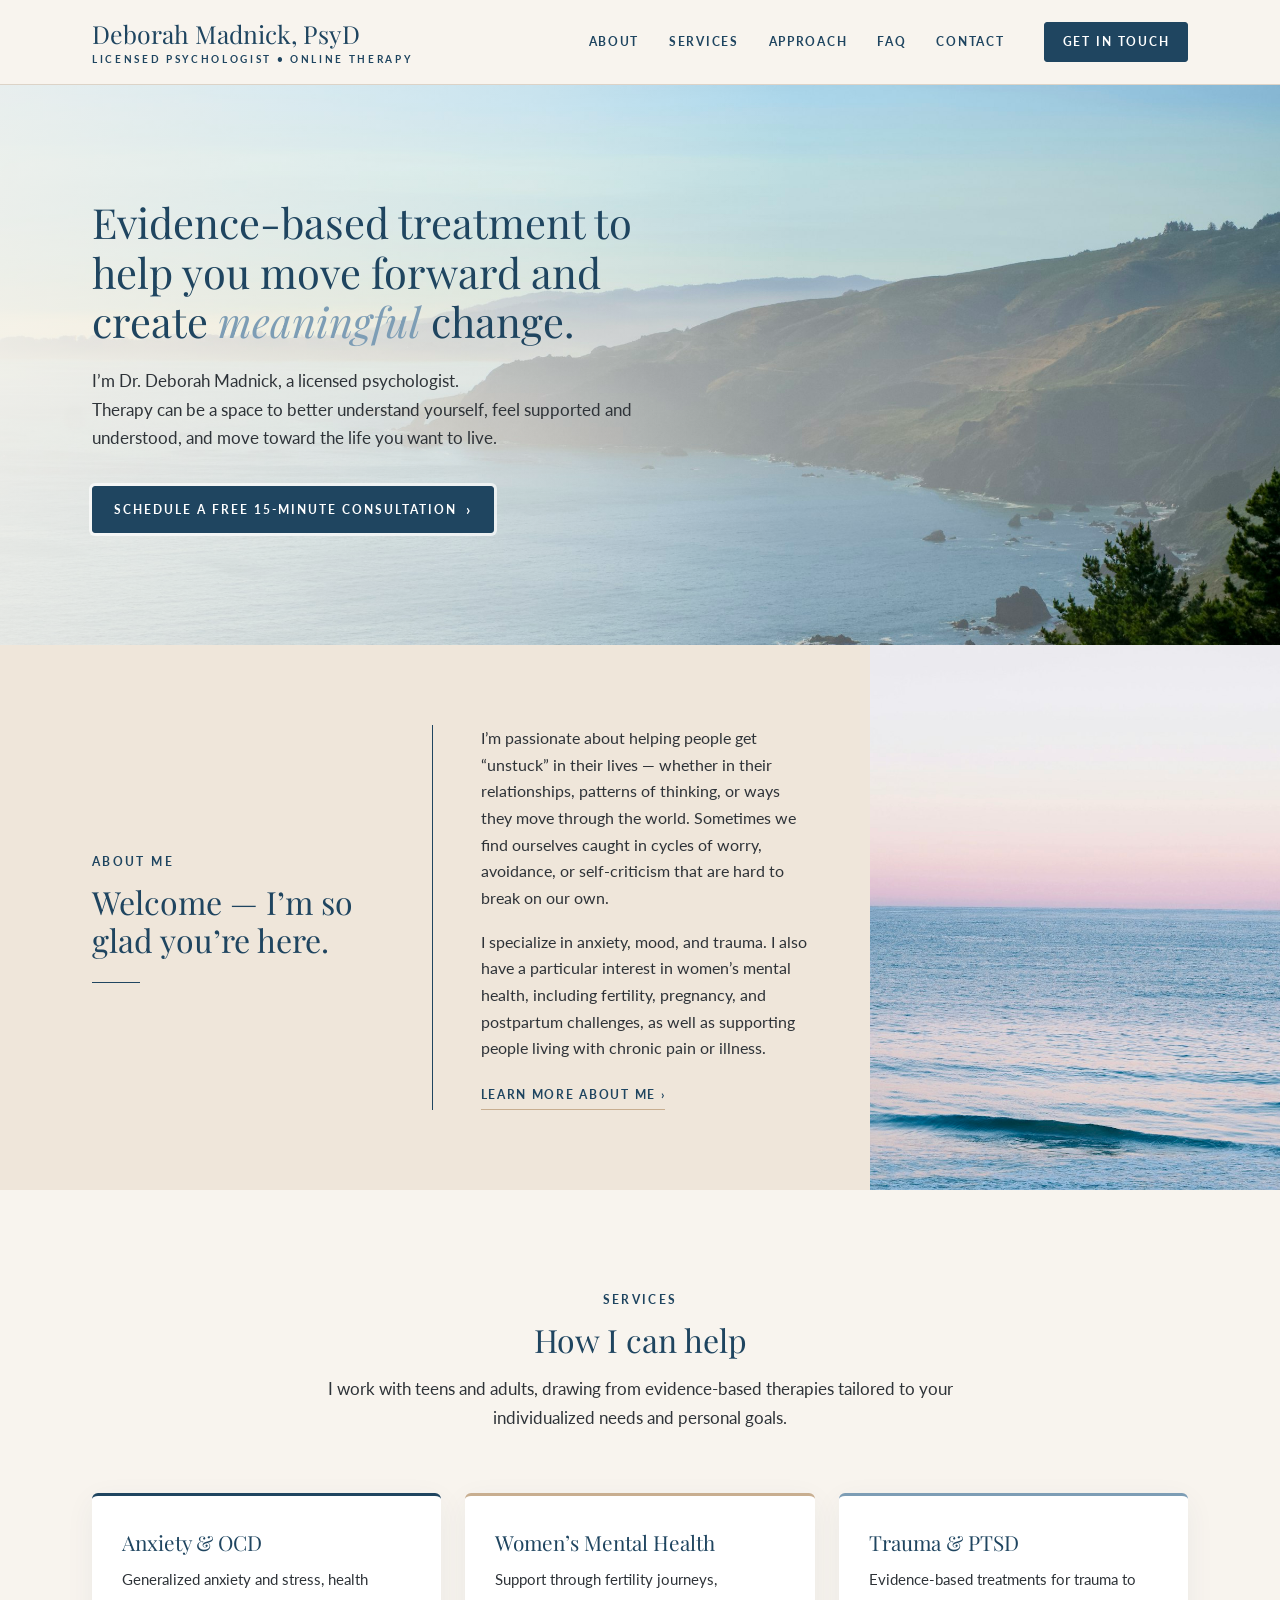
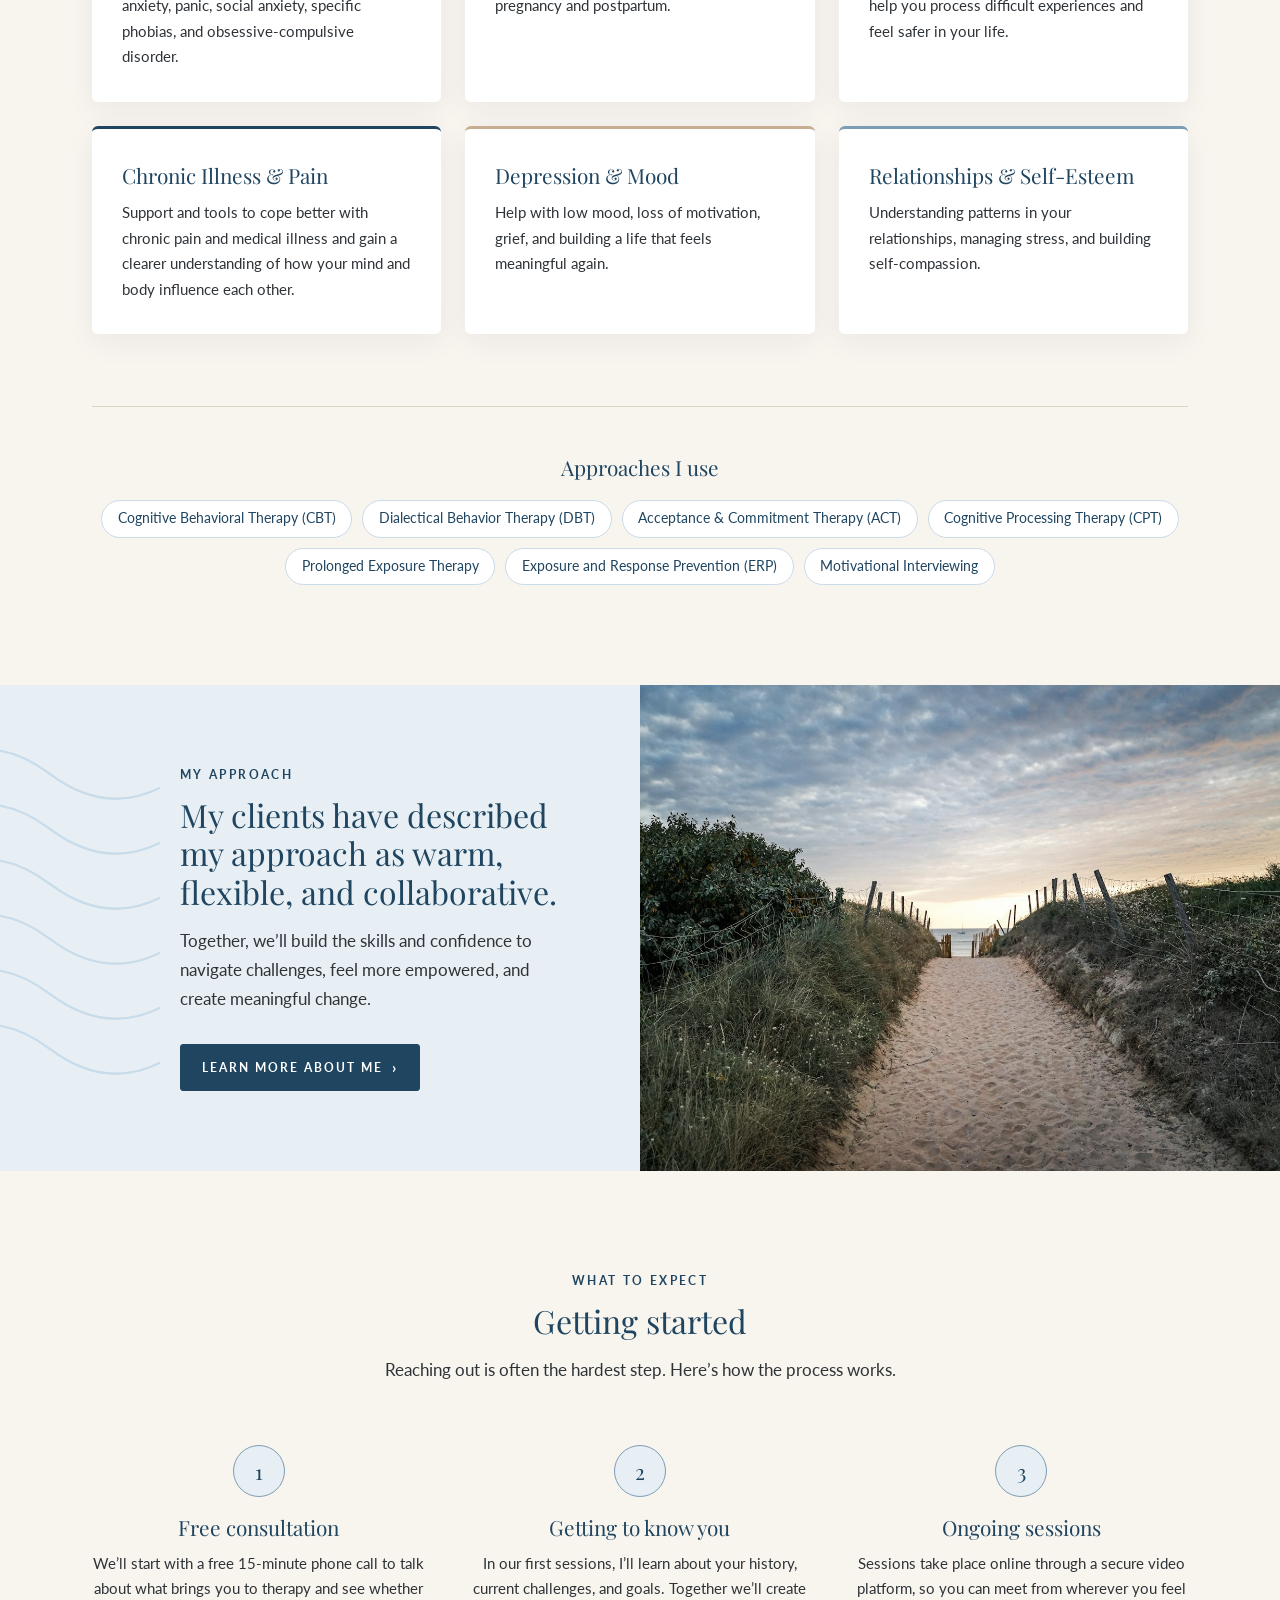
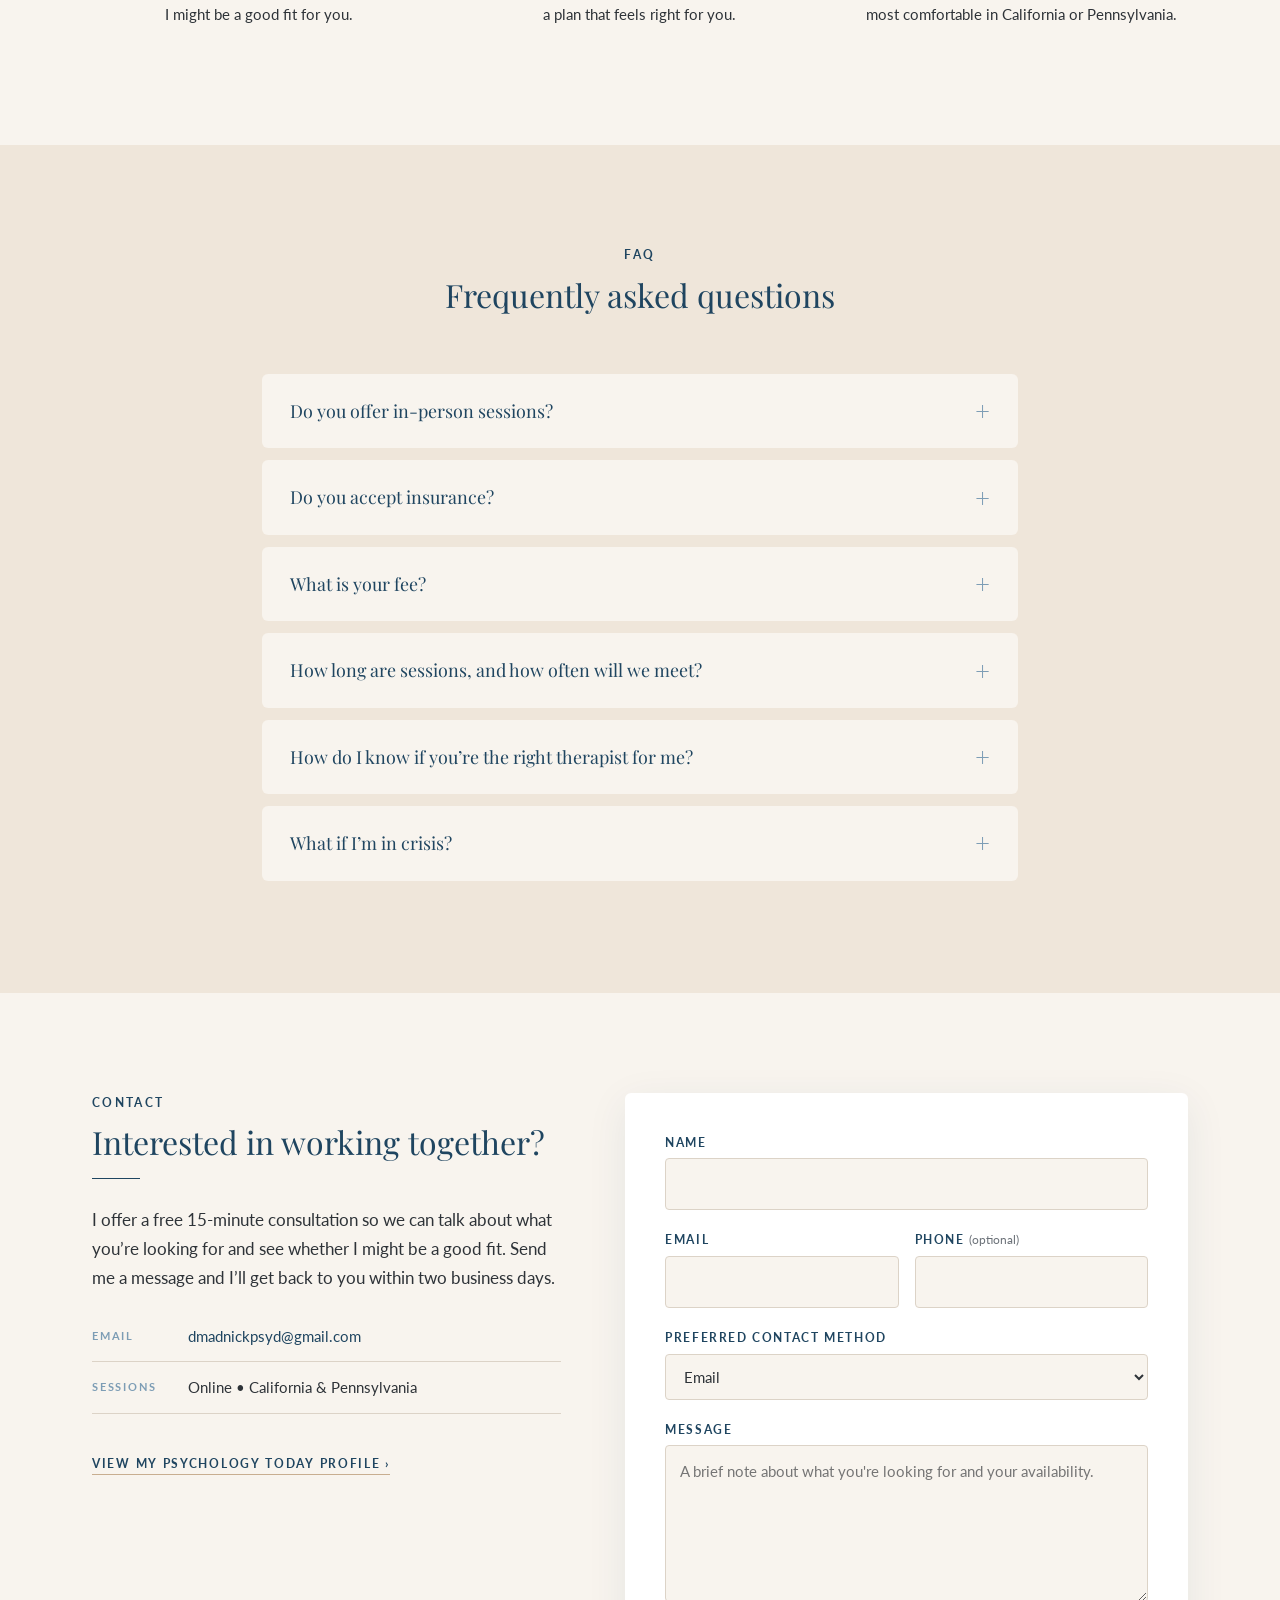
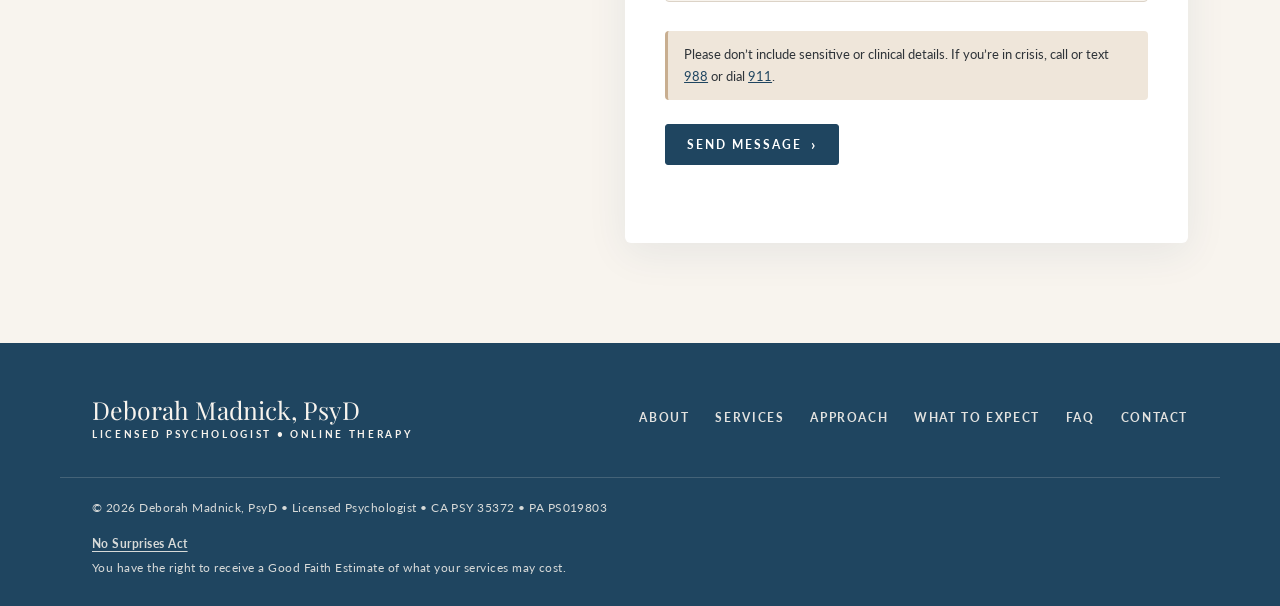
==== index.html @ 2474af3e "Update insurance FAQ and remove evidence-based FAQ Co-Authored-By: Claude Opus 5.5 <noreply@anthropi" ====
<!DOCTYPE html>
<html lang="en">
<head>
  <meta charset="UTF-8">
  <meta name="viewport" content="width=device-width, initial-scale=1">
  <title>Deborah Madnick, PsyD | Psychologist | Online Therapy in California &amp; Pennsylvania</title>
  <meta name="description" content="Dr. Deborah Madnick is a licensed psychologist offering online therapy for anxiety, OCD, trauma, perinatal and fertility concerns, and chronic illness. Free 15-minute consultation.">
  <link rel="canonical" href="https://deborahmadnicktherapy.com/">
  <meta property="og:title" content="Deborah Madnick, PsyD | Psychologist">
  <meta property="og:description" content="Online therapy for anxiety, OCD, trauma, perinatal concerns, and chronic illness. Free 15-minute consultation.">
  <meta property="og:url" content="https://deborahmadnicktherapy.com/">
  <meta property="og:type" content="website">
  <link rel="icon" href="images/favicon.svg" type="image/svg+xml">
  <link rel="apple-touch-icon" href="images/apple-touch-icon.png">

  <link rel="preconnect" href="https://fonts.googleapis.com">
  <link rel="preconnect" href="https://fonts.gstatic.com" crossorigin>
  <link href="https://fonts.googleapis.com/css2?family=Lato:wght@300;400;700&family=Playfair+Display:ital,wght@0,400;0,500;1,400&display=swap" rel="stylesheet">
  <link rel="stylesheet" href="styles.css">
</head>
<body>

  <!-- ============ HEADER ============ -->
  <header class="site-header">
    <div class="container header-inner">
      <a href="#home" class="brand" aria-label="Deborah Madnick, PsyD — home">
        <span class="brand-name">Deborah Madnick, PsyD</span>
        <span class="brand-sub">Licensed Psychologist &bull; Online Therapy</span>
      </a>

      <button class="nav-toggle" aria-expanded="false" aria-controls="site-nav" aria-label="Open menu">
        <span></span><span></span><span></span>
      </button>

      <nav id="site-nav" class="site-nav" aria-label="Main">
        <a href="about.html">About</a>
        <a href="#services">Services</a>
        <a href="#approach">Approach</a>
        <a href="#faq">FAQ</a>
        <a href="#contact">Contact</a>
        <a href="#contact" class="btn btn-small">Get in Touch</a>
      </nav>
    </div>
  </header>

  <main>

    <!-- ============ HOME / HERO ============ -->
    <!-- To use a photo instead of the illustration, change the background image in styles.css (.hero) -->
    <section id="home" class="hero">
      <div class="container">
        <div class="hero-text">
          <h1>Evidence-based treatment to help you move forward and create <em>meaningful</em> change.</h1>
          <p class="lead">
            I&rsquo;m Dr. Deborah Madnick, a licensed psychologist.<br>
            Therapy can be a space to better
            understand yourself, feel supported and understood, and move toward the life you want to live.
          </p>
          <a href="#contact" class="btn btn-outline-light">Schedule a free 15-minute consultation <span aria-hidden="true">&rsaquo;</span></a>
        </div>
      </div>
    </section>

    <!-- ============ ABOUT (intro band) ============ -->
    <section id="about" class="intro-band">
      <div class="intro-content">
        <div class="intro-head">
          <p class="eyebrow">About Me</p>
          <h2>Welcome &mdash; I&rsquo;m so glad you&rsquo;re here.</h2>
          <div class="rule"></div>
        </div>
        <div class="intro-text">
          <p>
            I&rsquo;m passionate about helping people get &ldquo;unstuck&rdquo; in their lives &mdash; whether in
            their relationships, patterns of thinking, or ways they move through the world. Sometimes we
            find ourselves caught in cycles of worry, avoidance, or self-criticism that are hard to break
            on our own.
          </p>
          <p>
            I specialize in anxiety, mood, and trauma. I also have a particular interest in women&rsquo;s
            mental health, including fertility, pregnancy, and postpartum challenges, as well as supporting
            people living with chronic pain or illness.
          </p>
          <a class="text-link" href="about.html">Learn more about me <span aria-hidden="true">&rsaquo;</span></a>
        </div>
      </div>
      <div class="intro-art" aria-hidden="true"></div>
    </section>

    <!-- ============ SERVICES ============ -->
    <section id="services" class="section">
      <div class="container">
        <div class="section-head">
          <p class="eyebrow">Services</p>
          <h2>How I can help</h2>
          <p>
            I work with teens and adults, drawing from evidence-based therapies
            tailored to your individualized needs and personal goals.
          </p>
        </div>

        <div class="cards">
          <article class="card">
            <h3>Anxiety &amp; OCD</h3>
            <p>Generalized anxiety and stress, health anxiety, panic, social anxiety, specific phobias, and obsessive-compulsive disorder.</p>
          </article>
          <article class="card">
            <h3>Women&rsquo;s Mental Health</h3>
            <p>Support through fertility journeys, pregnancy and postpartum.</p>
          </article>
          <article class="card">
            <h3>Trauma &amp; PTSD</h3>
            <p>Evidence-based treatments for trauma to help you process difficult experiences and feel safer in your life.</p>
          </article>
          <article class="card">
            <h3>Chronic Illness &amp; Pain</h3>
            <p>Support and tools to cope better with chronic pain and medical illness and gain a clearer understanding of how your mind and body influence each other.</p>
          </article>
          <article class="card">
            <h3>Depression &amp; Mood</h3>
            <p>Help with low mood, loss of motivation, grief, and building a life that feels meaningful again.</p>
          </article>
          <article class="card">
            <h3>Relationships &amp; Self-Esteem</h3>
            <p>Understanding patterns in your relationships, managing stress, and building self-compassion.</p>
          </article>
        </div>

        <div class="approaches">
          <h3>Approaches I use</h3>
          <ul class="tags">
            <li>Cognitive Behavioral Therapy (CBT)</li>
            <li>Dialectical Behavior Therapy (DBT)</li>
            <li>Acceptance &amp; Commitment Therapy (ACT)</li>
            <li>Cognitive Processing Therapy (CPT)</li>
            <li>Prolonged Exposure Therapy</li>
            <li>Exposure and Response Prevention (ERP)</li>
            <li>Motivational Interviewing</li>
          </ul>
        </div>
      </div>
    </section>

    <!-- ============ APPROACH ============ -->
    <section id="approach" class="approach">
      <div class="approach-content">
        <p class="eyebrow">My Approach</p>
        <h2>My clients have described my approach as warm, flexible, and collaborative.</h2>
        <p>Together, we&rsquo;ll build the skills and confidence to navigate challenges, feel more empowered, and create meaningful change.</p>
        <a href="about.html" class="btn">Learn more about me <span aria-hidden="true">&rsaquo;</span></a>
      </div>
      <div class="approach-art" aria-hidden="true"></div>
    </section>

    <!-- ============ WHAT TO EXPECT ============ -->
    <section id="what-to-expect" class="section">
      <div class="container">
        <div class="section-head">
          <p class="eyebrow">What to Expect</p>
          <h2>Getting started</h2>
          <p>Reaching out is often the hardest step. Here&rsquo;s how the process works.</p>
        </div>

        <ol class="steps">
          <li>
            <span class="step-num">1</span>
            <h3>Free consultation</h3>
            <p>
              We&rsquo;ll start with a free 15-minute phone call to talk about what brings you to therapy
              and see whether I might be a good fit for you.
            </p>
          </li>
          <li>
            <span class="step-num">2</span>
            <h3>Getting to know you</h3>
            <p>
              In our first sessions, I&rsquo;ll learn about your history, current challenges, and goals.
              Together we&rsquo;ll create a plan that feels right for you.
            </p>
          </li>
          <li>
            <span class="step-num">3</span>
            <h3>Ongoing sessions</h3>
            <p>
              Sessions take place online through a secure video platform, so you can meet from wherever
              you feel most comfortable in California or Pennsylvania.
            </p>
          </li>
        </ol>
      </div>
    </section>

    <!-- ============ FAQ ============ -->
    <section id="faq" class="section section-sand">
      <div class="container narrow">
        <div class="section-head">
          <p class="eyebrow">FAQ</p>
          <h2>Frequently asked questions</h2>
        </div>

        <div class="faq">
          <details>
            <summary>Do you offer in-person sessions?</summary>
            <p>
              I currently offer online sessions only, through a secure, HIPAA-compliant video platform.
              I can see clients who are located in California or Pennsylvania at the time of the session.
            </p>
          </details>
          <details>
            <summary>Do you accept insurance?</summary>
            <p>
              I do not accept insurance directly. However, many insurance companies provide reimbursement
              for out-of-network psychotherapy services. I am happy to provide something called a superbill
              by request that can be used to seek reimbursement from your insurer.
            </p>
            <p>
              I recommend that you contact your insurance company to inquire about the availability of
              reimbursement for out-of-network psychotherapy services. Here are some questions that may be
              helpful to ask your insurance company:
            </p>
            <ul>
              <li>Do I have mental health insurance benefits?</li>
              <li>What is my deductible and has it been met?</li>
              <li>How many sessions per year does my health insurance cover?</li>
              <li>What is the coverage amount per out-of-network therapy session, CPT code 90834?</li>
              <li>How do I access the form(s) needed to submit a request for reimbursement?</li>
            </ul>
          </details>
          <details>
            <summary>What is your fee?</summary>
            <p>
              Please reach out directly and I&rsquo;m happy to talk through payment and fees. My fees are
              based on the usual and customary rates for psychologists in the Bay Area. However, I do offer
              a number of sliding scale spots based on need.
            </p>
          </details>
          <details>
            <summary>How long are sessions, and how often will we meet?</summary>
            <p>
              Sessions are typically 50 minutes. Most clients start with weekly sessions, and we can
              adjust the frequency together as you make progress.
            </p>
          </details>
          <details>
            <summary>How do I know if you&rsquo;re the right therapist for me?</summary>
            <p>
              Feeling comfortable with your therapist is one of the most important parts of therapy.
              The free 15-minute consultation is a chance to ask questions and get a sense of whether
              we&rsquo;re a good fit. If we&rsquo;re not, I&rsquo;m happy to connect you to colleagues and other resources.
            </p>
          </details>
          <details>
            <summary>What if I&rsquo;m in crisis?</summary>
            <p>
              I&rsquo;m not able to provide emergency services. If you are in crisis, please call or text
              <a href="tel:988">988</a> (Suicide &amp; Crisis Lifeline), call <a href="tel:911">911</a>,
              or go to your nearest emergency room.
            </p>
          </details>
        </div>
      </div>
    </section>

    <!-- ============ CONTACT ============ -->
    <section id="contact" class="section">
      <div class="container contact-inner">
        <div class="contact-info">
          <p class="eyebrow">Contact</p>
          <h2>Interested in working together?</h2>
          <div class="rule"></div>
          <p>
            I offer a free 15-minute consultation so we can talk about what you&rsquo;re looking for and
            see whether I might be a good fit. Send me a message and I&rsquo;ll get back to you within
            two business days.
          </p>
          <ul class="contact-list">
            <li><span>Email</span><a href="mailto:dmadnickpsyd@gmail.com">dmadnickpsyd@gmail.com</a></li>
            <!-- PHONE: to show a phone number, delete these comment markers and fill in your number
            <li><span>Phone</span><a href="tel:+1XXXXXXXXXX">(XXX) XXX-XXXX</a></li>
            -->
            <li><span>Sessions</span>Online &bull; California &amp; Pennsylvania</li>
          </ul>
          <a class="text-link" href="https://www.psychologytoday.com/us/therapists/deborah-madnick-lafayette-ca/1486808" target="_blank" rel="noopener">
            View my Psychology Today profile <span aria-hidden="true">&rsaquo;</span>
          </a>
        </div>

        <form class="contact-form" id="contact-form" action="https://api.web3forms.com/submit" method="POST">
          <!-- Web3Forms access key: get a free key at https://web3forms.com using dmadnickpsyd@gmail.com -->
          <input type="hidden" name="access_key" value="YOUR_WEB3FORMS_ACCESS_KEY">
          <input type="hidden" name="subject" value="New inquiry from deborahmadnicktherapy.com">
          <input type="hidden" name="from_name" value="Therapy Website">
          <input type="hidden" name="redirect" value="https://deborahmadnicktherapy.com/thank-you.html">
          <input type="checkbox" name="botcheck" class="hp" tabindex="-1" autocomplete="off" aria-hidden="true">

          <div class="field">
            <label for="name">Name</label>
            <input id="name" name="name" type="text" autocomplete="name" required>
          </div>
          <div class="field-row">
            <div class="field">
              <label for="email">Email</label>
              <input id="email" name="email" type="email" autocomplete="email" required>
            </div>
            <div class="field">
              <label for="phone">Phone <span class="optional">(optional)</span></label>
              <input id="phone" name="phone" type="tel" autocomplete="tel">
            </div>
          </div>
          <div class="field">
            <label for="preferred">Preferred contact method</label>
            <select id="preferred" name="preferred_contact">
              <option>Email</option>
              <option>Phone call</option>
              <option>Text message</option>
            </select>
          </div>
          <div class="field">
            <label for="message">Message</label>
            <textarea id="message" name="message" rows="5" required
              placeholder="A brief note about what you're looking for and your availability."></textarea>
          </div>

          <p class="form-note">
            Please don&rsquo;t include sensitive or clinical details. If you&rsquo;re in crisis, call or
            text <a href="tel:988">988</a> or dial <a href="tel:911">911</a>.
          </p>

          <button type="submit" class="btn">Send message <span aria-hidden="true">&rsaquo;</span></button>
          <p class="form-status" role="status" aria-live="polite"></p>
        </form>
      </div>
    </section>

  </main>

  <!-- ============ FOOTER ============ -->
  <footer class="site-footer">
    <div class="container footer-inner">
      <a href="#home" class="brand brand-footer">
        <span class="brand-name">Deborah Madnick, PsyD</span>
        <span class="brand-sub">Licensed Psychologist &bull; Online Therapy</span>
      </a>
      <nav class="footer-nav" aria-label="Footer">
        <a href="about.html">About</a>
        <a href="#services">Services</a>
        <a href="#approach">Approach</a>
        <a href="#what-to-expect">What to Expect</a>
        <a href="#faq">FAQ</a>
        <a href="#contact">Contact</a>
      </nav>
    </div>
    <div class="container footer-meta">
      <p>&copy; <span id="year">2026</span> Deborah Madnick, PsyD &bull; Licensed Psychologist &bull; CA PSY 35372 &bull; PA PS019803</p>
    </div>
    <div class="container footer-legal">
      <a href="https://www.cms.gov/nosurprises" target="_blank" rel="noopener">No Surprises Act</a>
      <p>You have the right to receive a Good Faith Estimate of what your services may cost.</p>
    </div>
  </footer>

  <script src="script.js"></script>
</body>
</html>
---- styles.css ----
/* ============================================================
   Deborah Madnick, PsyD — site styles
   Palette: deep blue, dusty blue, pale blue, sand, ivory
   ============================================================ */

:root {
  --deep-blue: #1F4560;
  --deep-blue-dark: #183850;
  --dusty-blue: #7D9DB5;
  --pale-blue: #C9DCEA;
  --mist: #E7EFF4;          /* very light blue for section backgrounds */
  --sand: #C8AE90;
  --sand-light: #EFE6DA;    /* warm band backgrounds */
  --ivory: #F8F4EE;
  --white: #FFFFFF;
  --charcoal: #2E3338;
  --muted: #6B7178;
  --line: #DCD3C7;

  --serif: "Playfair Display", Georgia, serif;
  --sans: "Lato", "Helvetica Neue", Arial, sans-serif;

  --max: 1160px;
  --radius: 6px;
  --header-h: 84px;
}

*, *::before, *::after { box-sizing: border-box; }

html { scroll-behavior: smooth; scroll-padding-top: var(--header-h); }

body {
  margin: 0;
  background: var(--ivory);
  color: var(--charcoal);
  font-family: var(--sans);
  font-weight: 400;
  font-size: 17px;
  line-height: 1.7;
  -webkit-font-smoothing: antialiased;
}

img { max-width: 100%; display: block; }

a { color: var(--deep-blue); }

h1, h2, h3 {
  font-family: var(--serif);
  font-weight: 400;
  color: var(--deep-blue);
  line-height: 1.2;
  margin: 0 0 .5em;
}
/* One size per level, used everywhere */
h1 { font-size: clamp(2rem, 3.6vw, 2.6rem); }
h2 { font-size: clamp(1.6rem, 2.6vw, 2rem); }
h3 { font-size: 1.3rem; }
h1 em, h2 em { font-style: italic; color: var(--dusty-blue); }

p { margin: 0 0 1.1em; }

.container {
  width: 100%;
  max-width: var(--max);
  margin: 0 auto;
  padding-inline: 32px;
}
.narrow { max-width: 820px; }

.eyebrow {
  font-family: var(--sans);
  font-size: .74rem;
  font-weight: 700;
  letter-spacing: .2em;
  text-transform: uppercase;
  color: var(--deep-blue);
  margin-bottom: .9em;
}

.rule {
  width: 48px;
  height: 1px;
  background: var(--deep-blue);
  margin: 0 0 1.6em;
}

.placeholder { font-style: italic; color: var(--muted); }

/* ---------- Buttons ---------- */
.btn {
  display: inline-flex;
  align-items: center;
  gap: .7em;
  background: var(--deep-blue);
  color: var(--white);
  border: 1px solid var(--deep-blue);
  border-radius: 3px;
  padding: .95em 1.7em;
  font-family: var(--sans);
  font-size: .78rem;
  font-weight: 700;
  letter-spacing: .16em;
  text-transform: uppercase;
  text-decoration: none;
  cursor: pointer;
  transition: background .2s ease, transform .2s ease;
}
.btn span { font-size: 1.2em; line-height: 1; }
.btn:hover { background: var(--deep-blue-dark); transform: translateY(-1px); }
.btn:focus-visible { outline: 3px solid var(--dusty-blue); outline-offset: 3px; }
.btn-small { padding: .8em 1.5em; font-size: .72rem; }
.btn-outline-light { box-shadow: 0 0 0 3px rgba(255, 255, 255, .65); }

.text-link {
  font-size: .76rem;
  font-weight: 700;
  letter-spacing: .14em;
  text-transform: uppercase;
  text-decoration: none;
  border-bottom: 1px solid var(--sand);
  padding-bottom: 3px;
}
.text-link:hover { border-color: var(--deep-blue); }

/* ---------- Header ---------- */
.site-header {
  position: sticky;
  top: 0;
  z-index: 50;
  background: rgba(248, 244, 238, .96);
  backdrop-filter: blur(6px);
  border-bottom: 1px solid var(--line);
}
.header-inner {
  height: var(--header-h);
  display: flex;
  align-items: center;
  justify-content: space-between;
}

.brand {
  display: flex;
  flex-direction: column;
  text-decoration: none;
  line-height: 1.2;
}
.brand-name {
  font-family: var(--serif);
  font-size: 1.55rem;
  color: var(--deep-blue);
}
.brand-sub {
  font-size: .64rem;
  font-weight: 700;
  letter-spacing: .26em;
  text-transform: uppercase;
  color: var(--deep-blue);
  margin-top: 4px;
}

.site-nav {
  display: flex;
  align-items: center;
  gap: 30px;
}
.site-nav a:not(.btn) {
  color: var(--deep-blue);
  text-decoration: none;
  font-size: .76rem;
  font-weight: 700;
  letter-spacing: .14em;
  text-transform: uppercase;
  position: relative;
}
.site-nav a:not(.btn)::after {
  content: "";
  position: absolute;
  left: 0; right: 0; bottom: -5px;
  height: 1px;
  background: var(--deep-blue);
  transform: scaleX(0);
  transition: transform .2s ease;
}
.site-nav a:not(.btn):hover::after,
.site-nav a.active::after { transform: scaleX(1); }
.site-nav .btn { margin-left: 10px; }

.nav-toggle {
  display: none;
  background: none;
  border: 0;
  padding: 8px;
  cursor: pointer;
}
.nav-toggle span {
  display: block;
  width: 24px;
  height: 2px;
  margin: 5px 0;
  background: var(--deep-blue);
  transition: transform .2s ease, opacity .2s ease;
}
.nav-toggle[aria-expanded="true"] span:nth-child(1) { transform: translateY(7px) rotate(45deg); }
.nav-toggle[aria-expanded="true"] span:nth-child(2) { opacity: 0; }
.nav-toggle[aria-expanded="true"] span:nth-child(3) { transform: translateY(-7px) rotate(-45deg); }

/* ---------- Hero ---------- */
.hero {
  /* photo: Spencer DeMera on Unsplash */
  background:
    linear-gradient(90deg, rgba(248, 244, 238, .78) 0%, rgba(248, 244, 238, .35) 42%, rgba(248, 244, 238, 0) 62%),
    url("images/hero.jpg") center 55% / cover no-repeat;
  min-height: 560px;
  display: flex;
  align-items: center;
}
.hero-text {
  max-width: 600px;
  padding: 72px 0;
}
.hero .eyebrow { color: var(--deep-blue); }
.hero .lead {
  font-size: 1.05rem;
  color: var(--charcoal);
  max-width: 34em;
  margin-bottom: 2em;
}

/* ---------- Sections ---------- */
.section { padding: 100px 0; }
.section-sand { background: var(--sand-light); }
.section-mist { background: var(--mist); }

.section-head {
  text-align: center;
  max-width: 660px;
  margin: 0 auto 60px;
}

/* ---------- Intro band (About) ---------- */
.intro-band {
  display: grid;
  grid-template-columns: 1fr minmax(280px, 32%);
  background: var(--sand-light);
}
.intro-content {
  display: grid;
  grid-template-columns: minmax(220px, 1fr) 1.35fr;
  gap: 56px;
  align-items: center;
  padding: 80px 56px 80px max(32px, calc((100vw - var(--max)) / 2 + 32px));
}
.intro-head h2 { margin-bottom: .7em; }
.intro-head .rule { margin: 0; }
.intro-text {
  border-left: 1px solid var(--deep-blue);
  padding-left: 48px;
}
.intro-text p { font-size: .98rem; }
.intro-text .text-link { display: inline-block; margin-top: .4em; }
.intro-art {
  background: url("images/ocean.jpg") center / cover no-repeat;
  min-height: 360px;
}

/* ---------- Services ---------- */
.cards {
  display: grid;
  grid-template-columns: repeat(3, 1fr);
  gap: 24px;
}
.card {
  background: var(--white);
  border-radius: var(--radius);
  border-top: 3px solid var(--deep-blue);
  padding: 34px 30px 32px;
  box-shadow: 0 8px 30px rgba(31, 69, 96, .06);
}
.card:nth-child(3n + 2) { border-top-color: var(--sand); }
.card:nth-child(3n) { border-top-color: var(--dusty-blue); }
.card h3 { margin-bottom: .6em; }
.card p { margin: 0; font-size: .94rem; color: var(--charcoal); }

.approaches {
  text-align: center;
  margin-top: 72px;
  padding-top: 48px;
  border-top: 1px solid var(--line);
}
.tags {
  list-style: none;
  padding: 0;
  margin: 20px 0 0;
  display: flex;
  flex-wrap: wrap;
  justify-content: center;
  gap: 10px;
}
.tags li {
  background: var(--white);
  border: 1px solid var(--pale-blue);
  border-radius: 999px;
  padding: .45em 1.15em;
  font-size: .85rem;
  color: var(--deep-blue);
}

/* ---------- Approach ---------- */
.approach {
  display: grid;
  grid-template-columns: 1fr 1fr;
  min-height: 480px;
}
.approach-content {
  background:
    url("data:image/svg+xml,%3Csvg xmlns='http://www.w3.org/2000/svg' viewBox='0 0 200 400' fill='none' stroke='%23C9DCEA' stroke-width='2'%3E%3Cpath d='M-20 60c40-30 80-30 120 0s80 30 120 0'/%3E%3Cpath d='M-20 110c40-30 80-30 120 0s80 30 120 0'/%3E%3Cpath d='M-20 160c40-30 80-30 120 0s80 30 120 0'/%3E%3Cpath d='M-20 210c40-30 80-30 120 0s80 30 120 0'/%3E%3Cpath d='M-20 260c40-30 80-30 120 0s80 30 120 0'/%3E%3Cpath d='M-20 310c40-30 80-30 120 0s80 30 120 0'/%3E%3C/svg%3E") left -60px center / 220px auto no-repeat,
    var(--mist);
  display: flex;
  flex-direction: column;
  justify-content: center;
  padding: 80px 64px 80px max(140px, calc((100vw - var(--max)) / 2 + 120px));
}
.approach-content h2 { max-width: 18em; }
.approach-content p:not(.eyebrow) { max-width: 30em; margin-bottom: 1.8em; }
.approach-content .btn { align-self: flex-start; }
.approach-art {
  background: url("images/path.jpg") center / cover no-repeat;
  min-height: 360px;
}

/* ---------- What to expect ---------- */
.steps {
  list-style: none;
  padding: 0;
  margin: 0;
  display: grid;
  grid-template-columns: repeat(3, 1fr);
  gap: 48px;
}
.steps li { text-align: center; }
.step-num {
  display: inline-flex;
  align-items: center;
  justify-content: center;
  width: 52px;
  height: 52px;
  border: 1px solid var(--dusty-blue);
  background: var(--mist);
  border-radius: 50%;
  font-family: var(--serif);
  font-size: 1.3rem;
  color: var(--deep-blue);
  margin-bottom: 18px;
}
.steps p { font-size: .95rem; }

/* ---------- FAQ ---------- */
.faq details {
  background: var(--ivory);
  border-radius: var(--radius);
  margin-bottom: 12px;
  padding: 0 28px;
}
.faq summary {
  list-style: none;
  cursor: pointer;
  padding: 22px 32px 22px 0;
  position: relative;
  font-family: var(--serif);
  font-size: 1.12rem;
  color: var(--deep-blue);
}
.faq summary::-webkit-details-marker { display: none; }
.faq summary::after {
  content: "+";
  position: absolute;
  right: 0;
  top: 50%;
  transform: translateY(-50%);
  font-family: var(--sans);
  font-weight: 300;
  font-size: 1.6rem;
  color: var(--dusty-blue);
  transition: transform .2s ease;
}
.faq details[open] summary::after { transform: translateY(-50%) rotate(45deg); }
.faq details p { padding-bottom: 22px; margin: 0; font-size: .96rem; }
.faq details p + ul { margin-top: -10px; }
.faq details ul { margin: 0; padding: 0 0 22px 1.3em; font-size: .96rem; }
.faq details li { margin-bottom: 4px; }
.faq details li::marker { color: var(--sand); }

/* ---------- Contact ---------- */
.contact-inner {
  display: grid;
  grid-template-columns: 1fr 1.2fr;
  gap: 64px;
  align-items: start;
}
.contact-list {
  list-style: none;
  padding: 0;
  margin: 0 0 2em;
}
.contact-list li {
  display: flex;
  gap: 16px;
  padding: 12px 0;
  border-bottom: 1px solid var(--line);
  font-size: .96rem;
}
.contact-list span {
  width: 80px;
  flex-shrink: 0;
  font-size: .7rem;
  font-weight: 700;
  letter-spacing: .16em;
  text-transform: uppercase;
  color: var(--dusty-blue);
  padding-top: 3px;
}
.contact-list a { text-decoration: none; }

.contact-form {
  background: var(--white);
  border-radius: var(--radius);
  padding: 40px;
  box-shadow: 0 10px 40px rgba(31, 69, 96, .08);
}
.field { margin-bottom: 20px; }
.field-row {
  display: grid;
  grid-template-columns: 1fr 1fr;
  gap: 16px;
}
label {
  display: block;
  font-size: .72rem;
  font-weight: 700;
  letter-spacing: .14em;
  text-transform: uppercase;
  color: var(--deep-blue);
  margin-bottom: 6px;
}
.optional { text-transform: none; letter-spacing: 0; color: var(--muted); font-weight: 400; }
input, select, textarea {
  width: 100%;
  font: inherit;
  font-size: .96rem;
  color: var(--charcoal);
  background: var(--ivory);
  border: 1px solid var(--line);
  border-radius: 4px;
  padding: 12px 14px;
  transition: border-color .2s ease, box-shadow .2s ease;
}
input:focus, select:focus, textarea:focus {
  outline: none;
  border-color: var(--dusty-blue);
  box-shadow: 0 0 0 3px rgba(125, 157, 181, .25);
}
textarea { resize: vertical; }
.hp { display: none; }

.form-note {
  font-size: .84rem;
  background: var(--sand-light);
  border-left: 3px solid var(--sand);
  padding: 12px 16px;
  border-radius: 4px;
  margin-bottom: 24px;
}
.form-status { margin: 16px 0 0; font-size: .9rem; min-height: 1.5em; }
.form-status.success { color: var(--deep-blue); }
.form-status.error { color: #9A4A4A; }

/* ---------- Footer ---------- */
.site-footer {
  background: var(--deep-blue);
  color: var(--ivory);
  padding: 52px 0 28px;
}
.site-footer .brand-name,
.site-footer .brand-sub { color: var(--ivory); }
.footer-inner {
  display: flex;
  justify-content: space-between;
  align-items: center;
  gap: 24px;
  flex-wrap: wrap;
}
.footer-nav { display: flex; gap: 26px; flex-wrap: wrap; }
.footer-nav a {
  color: var(--ivory);
  text-decoration: none;
  font-size: .72rem;
  font-weight: 700;
  letter-spacing: .14em;
  text-transform: uppercase;
  opacity: .9;
}
.footer-nav a:hover { opacity: 1; text-decoration: underline; }
.footer-meta {
  display: flex;
  justify-content: space-between;
  flex-wrap: wrap;
  gap: 8px 24px;
  margin-top: 36px;
  padding-top: 20px;
  border-top: 1px solid rgba(248, 244, 238, .2);
  font-size: .74rem;
  letter-spacing: .04em;
  opacity: .85;
}
.footer-meta p { margin: 0; }
.footer-legal {
  margin-top: 16px;
  font-size: .74rem;
  letter-spacing: .04em;
  opacity: .85;
}
.footer-legal a { color: var(--ivory); font-weight: 700; text-underline-offset: 3px; }
.footer-legal a:hover { opacity: .8; }
.footer-legal p { margin: 4px 0 0; }

/* ---------- About page ---------- */
.about-page h1 { margin-bottom: .3em; }
.about-page .eyebrow { margin-bottom: 2.4em; }

.bio::after { content: ""; display: table; clear: both; }
.bio-photo {
  float: left;
  width: 240px;
  margin: 6px 36px 20px 0;
}
.bio-photo > img { width: 100%; height: auto; aspect-ratio: 4 / 5; object-fit: cover; object-position: center 25%; border-radius: var(--radius); }
.photo-placeholder {
  width: 100%;
  aspect-ratio: 4 / 5;
  border-radius: var(--radius);
  background: var(--mist);
  display: flex;
  align-items: center;
  justify-content: center;
  color: var(--deep-blue);
  font-size: .72rem;
  font-weight: 700;
  letter-spacing: .18em;
  text-transform: uppercase;
  text-align: center;
  padding: 20px;
}

.cv-section {
  border-top: 1px solid var(--line);
  margin-top: 48px;
  padding-top: 40px;
}
.cv-section h2 { margin-bottom: .8em; }
.cv-section ul { margin: 0; padding-left: 1.3em; }
.cv-section li { margin-bottom: 8px; }
.cv-section li::marker { color: var(--sand); }

.about-cta {
  border-top: 1px solid var(--line);
  margin-top: 48px;
  padding-top: 40px;
}
.about-cta p {
  margin-top: 20px;
  font-size: .72rem;
  font-weight: 700;
  letter-spacing: .16em;
  text-transform: uppercase;
  color: var(--deep-blue);
}

/* ---------- Responsive ---------- */
@media (max-width: 1080px) {
  .site-nav { gap: 22px; }
  .intro-content { grid-template-columns: 1fr; gap: 28px; padding-right: 40px; }
  .intro-text { border-left: 0; padding-left: 0; }
  .approach-content { padding-left: 48px; }
}

@media (max-width: 900px) {
  :root { --header-h: 72px; }

  .nav-toggle { display: block; }
  .site-nav {
    position: absolute;
    top: var(--header-h);
    left: 0; right: 0;
    flex-direction: column;
    align-items: stretch;
    gap: 0;
    background: var(--ivory);
    border-bottom: 1px solid var(--line);
    padding: 8px 24px 24px;
    display: none;
  }
  .site-nav.open { display: flex; }
  .site-nav a:not(.btn) { padding: 14px 0; border-bottom: 1px solid var(--line); }
  .site-nav a:not(.btn)::after { display: none; }
  .site-nav .btn { margin: 20px 0 0; justify-content: center; }

  .hero {
    min-height: 0;
    background:
      linear-gradient(180deg, rgba(248, 244, 238, .82) 0%, rgba(248, 244, 238, .6) 60%, rgba(248, 244, 238, .25) 100%),
      url("images/hero.jpg") 70% center / cover no-repeat;
  }
  .hero-text { padding: 64px 0; }

  .intro-band, .approach { grid-template-columns: 1fr; }
  .intro-content { padding: 64px 32px; }
  .intro-art, .approach-art { min-height: 260px; }
  .approach-content { padding: 64px 32px; background-size: 160px auto; background-position: left -70px center, 0 0; }

  .section { padding: 72px 0; }
  .cards { grid-template-columns: repeat(2, 1fr); }
  .contact-inner { grid-template-columns: 1fr; gap: 40px; }
  .steps { grid-template-columns: 1fr; gap: 36px; }
}

@media (max-width: 560px) {
  body { font-size: 16px; }
  .container { padding-inline: 16px; }
  .brand-name { font-size: 1.2rem; }
  .brand-sub { font-size: .56rem; letter-spacing: .18em; }
  .intro-content, .approach-content { padding: 56px 16px; }
  .cards { grid-template-columns: 1fr; }
  .card { padding: 28px 22px; }
  .field-row { grid-template-columns: 1fr; gap: 0; }
  .contact-form { padding: 28px 20px; }
  .faq details { padding: 0 18px; }
  .btn { font-size: .72rem; padding: .95em 1.3em; }
  .bio-photo { float: none; width: 100%; max-width: 280px; margin: 0 0 28px; }
}
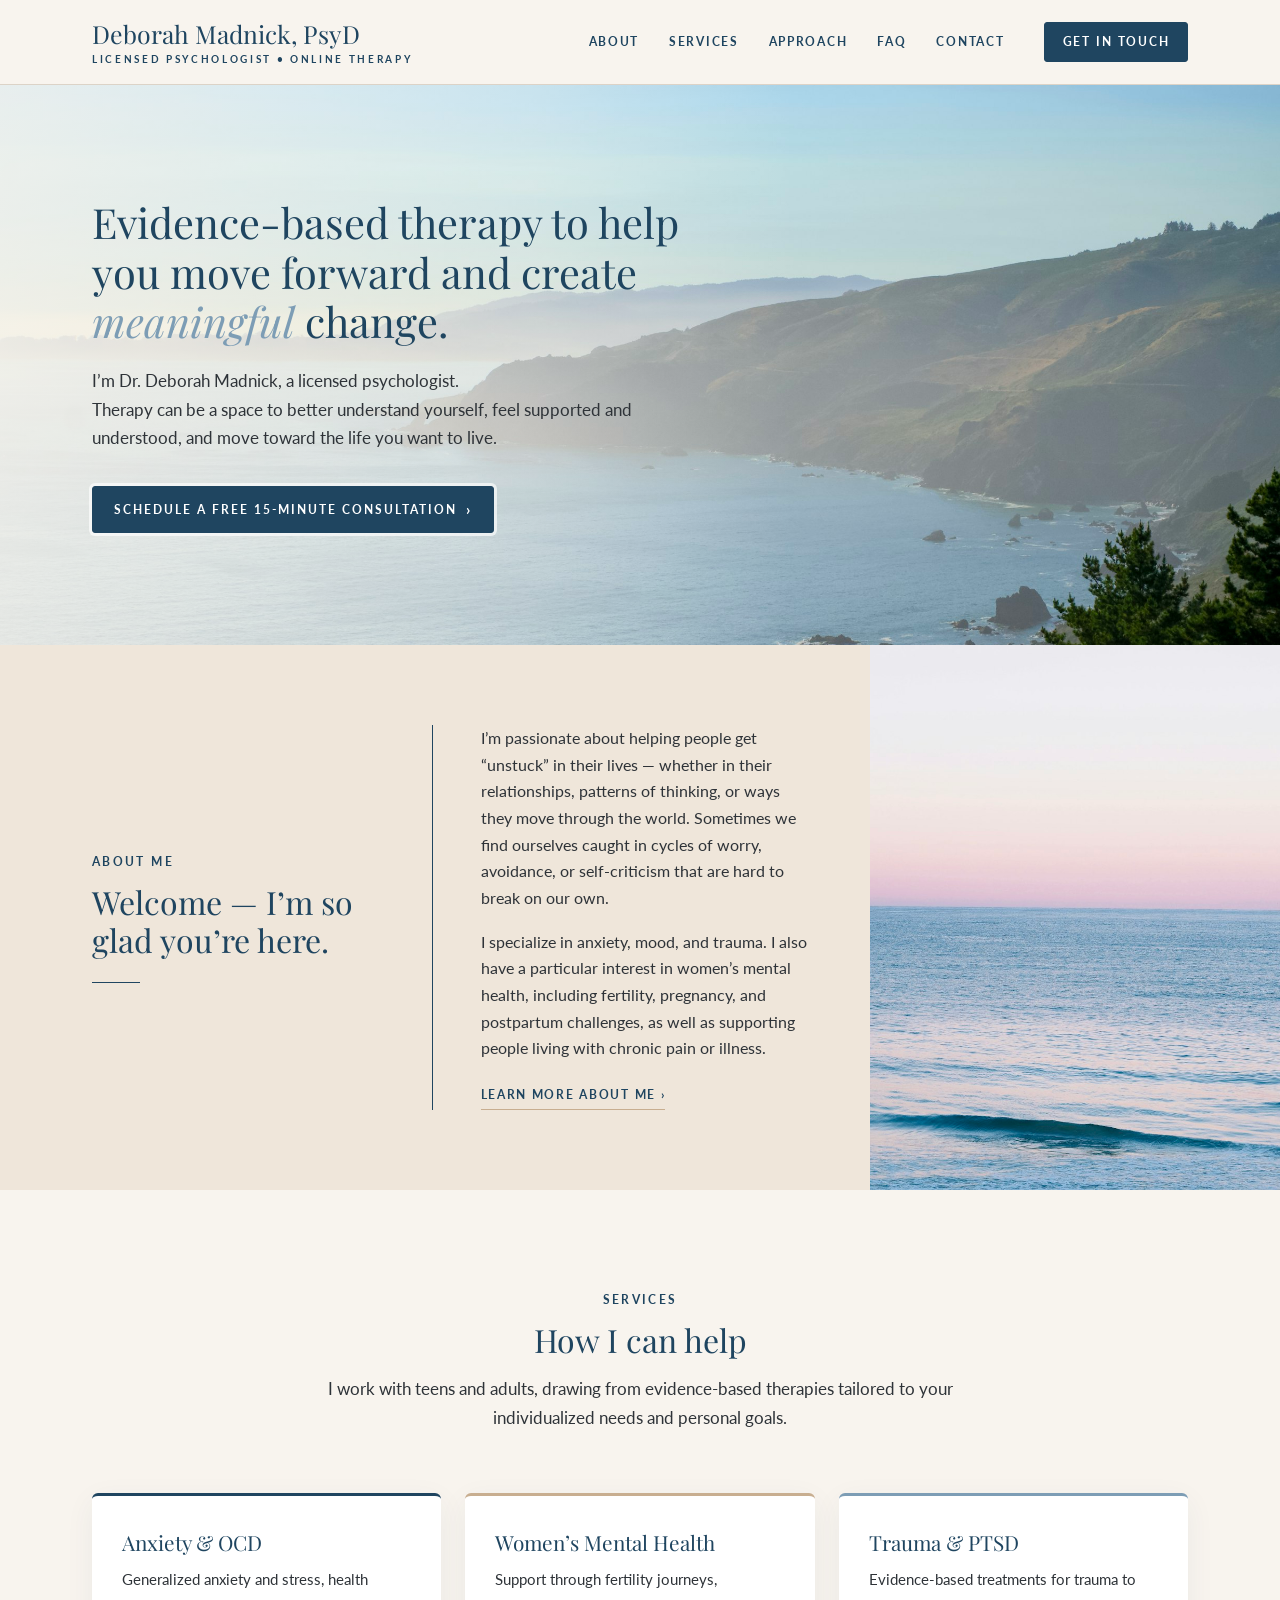
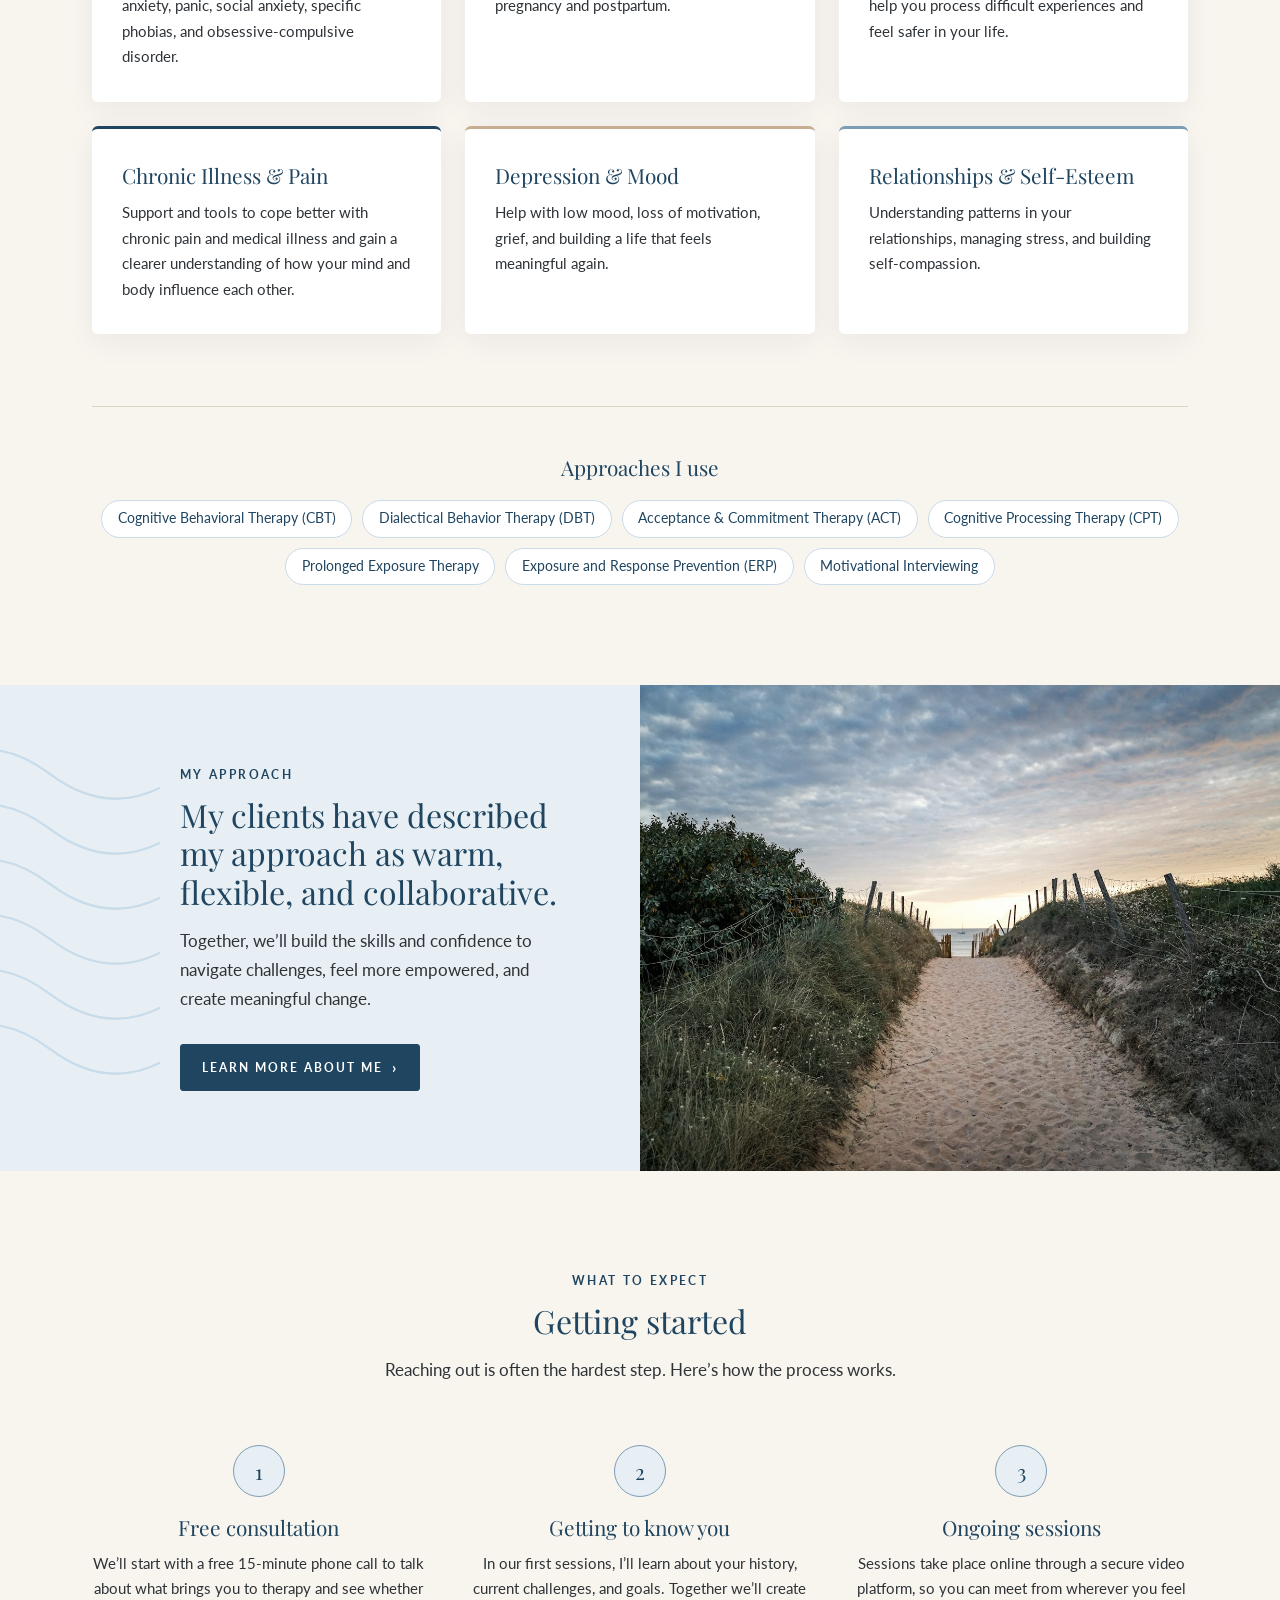
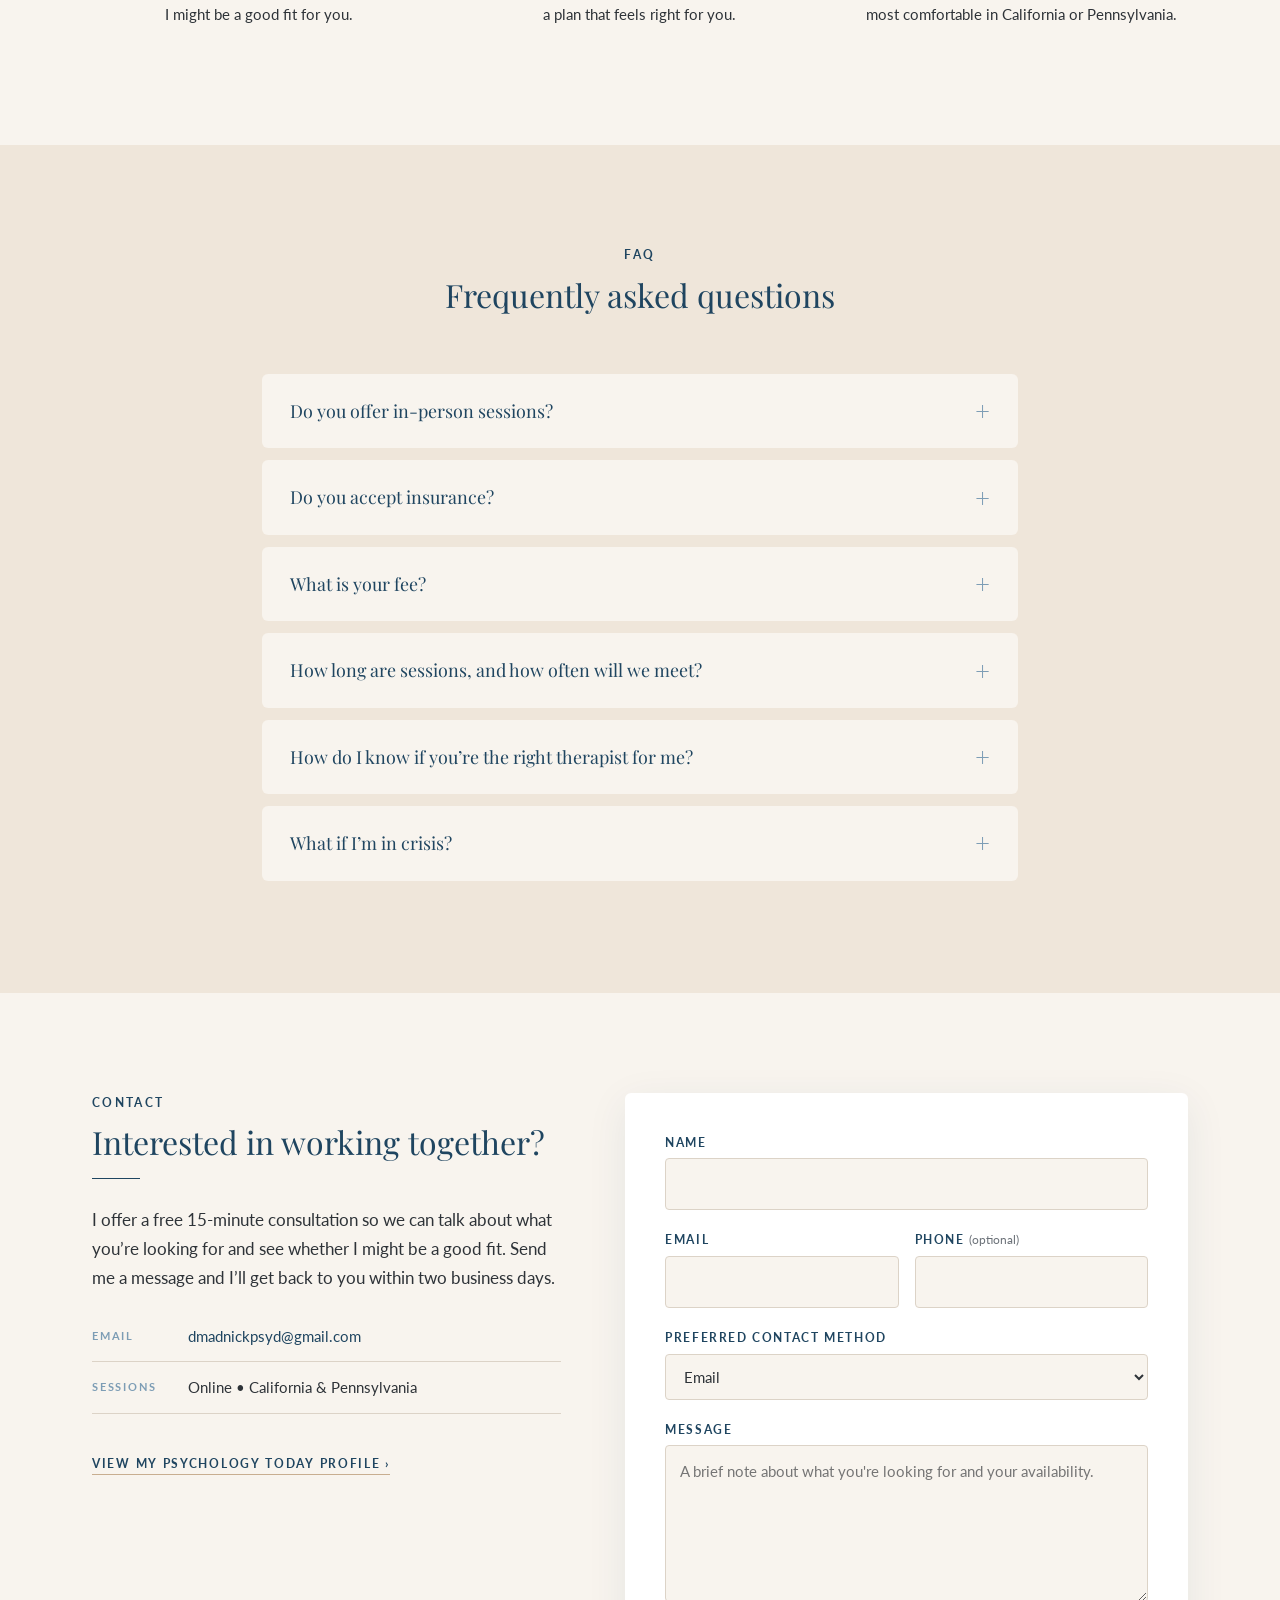
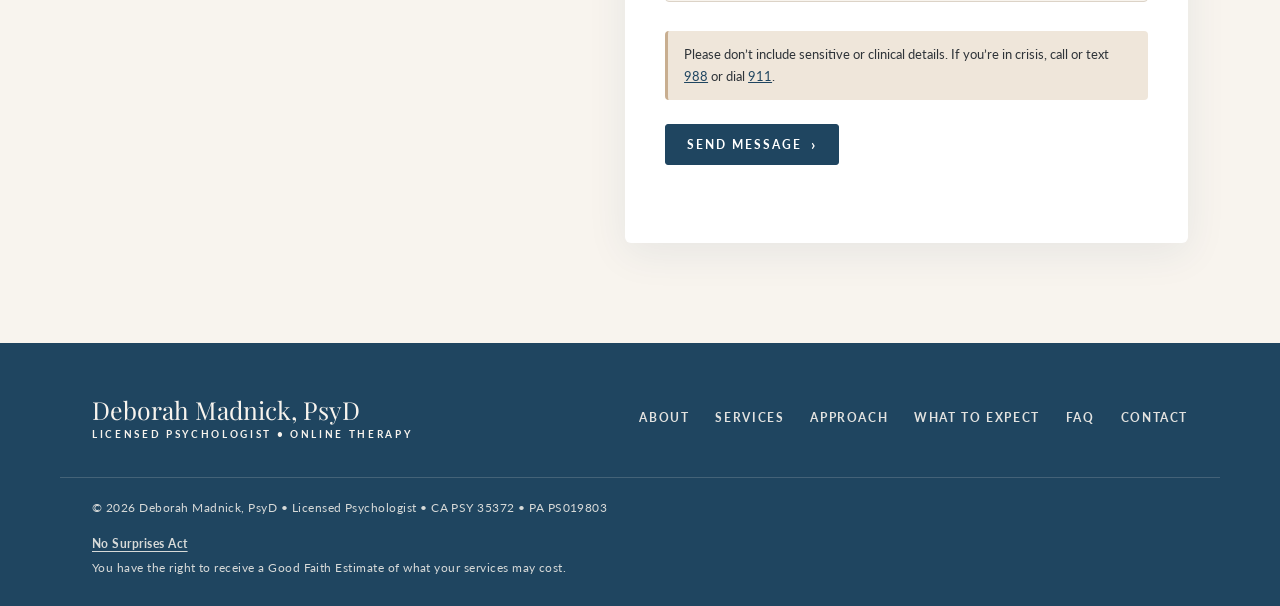
==== commit b46f17ad: "Change headline to evidence-based therapy Co-Authored-By: Claude Opus 5.5 <noreply@anthropic.com>" ====
--- a/index.html
+++ b/index.html
@@ -50,7 +50,7 @@
     <section id="home" class="hero">
       <div class="container">
         <div class="hero-text">
-          <h1>Evidence-based treatment to help you move forward and create <em>meaningful</em> change.</h1>
+          <h1>Evidence-based therapy to help you move forward and create <em>meaningful</em> change.</h1>
           <p class="lead">
             I&rsquo;m Dr. Deborah Madnick, a licensed psychologist.<br>
             Therapy can be a space to better
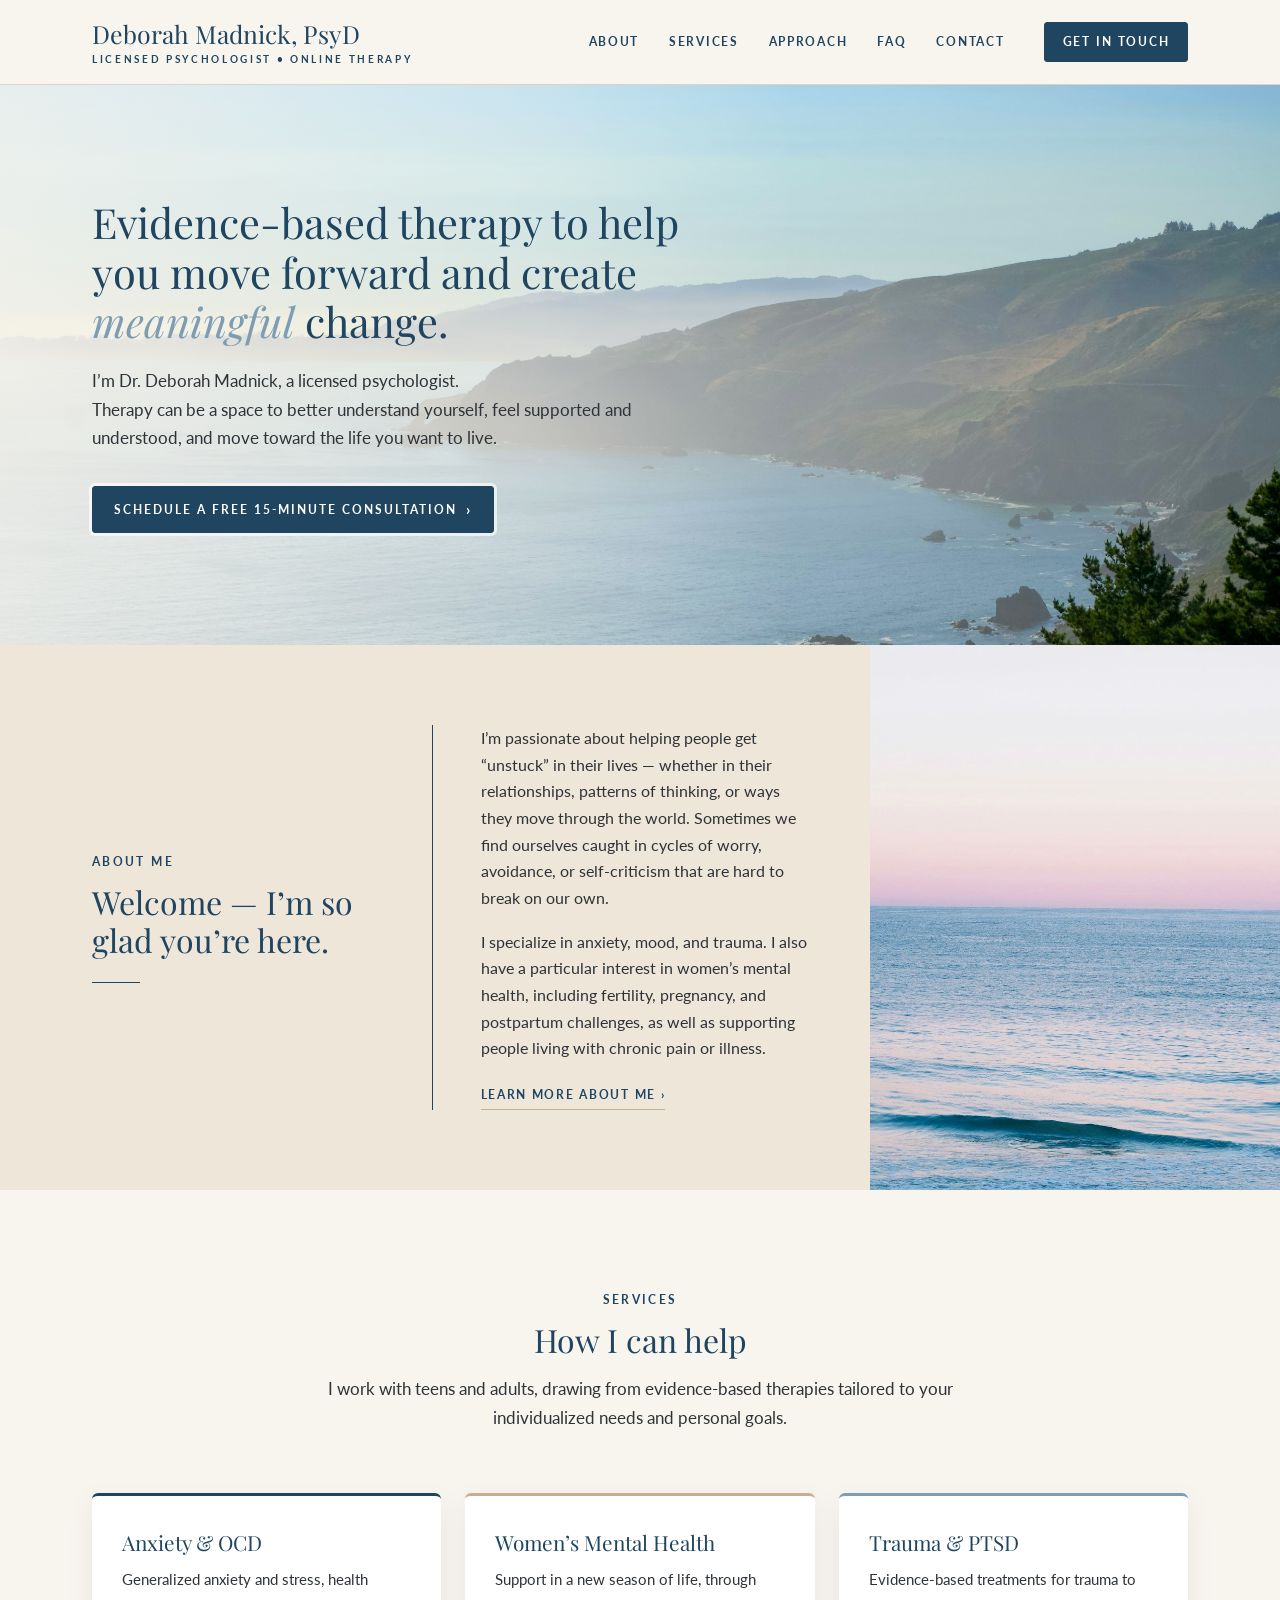
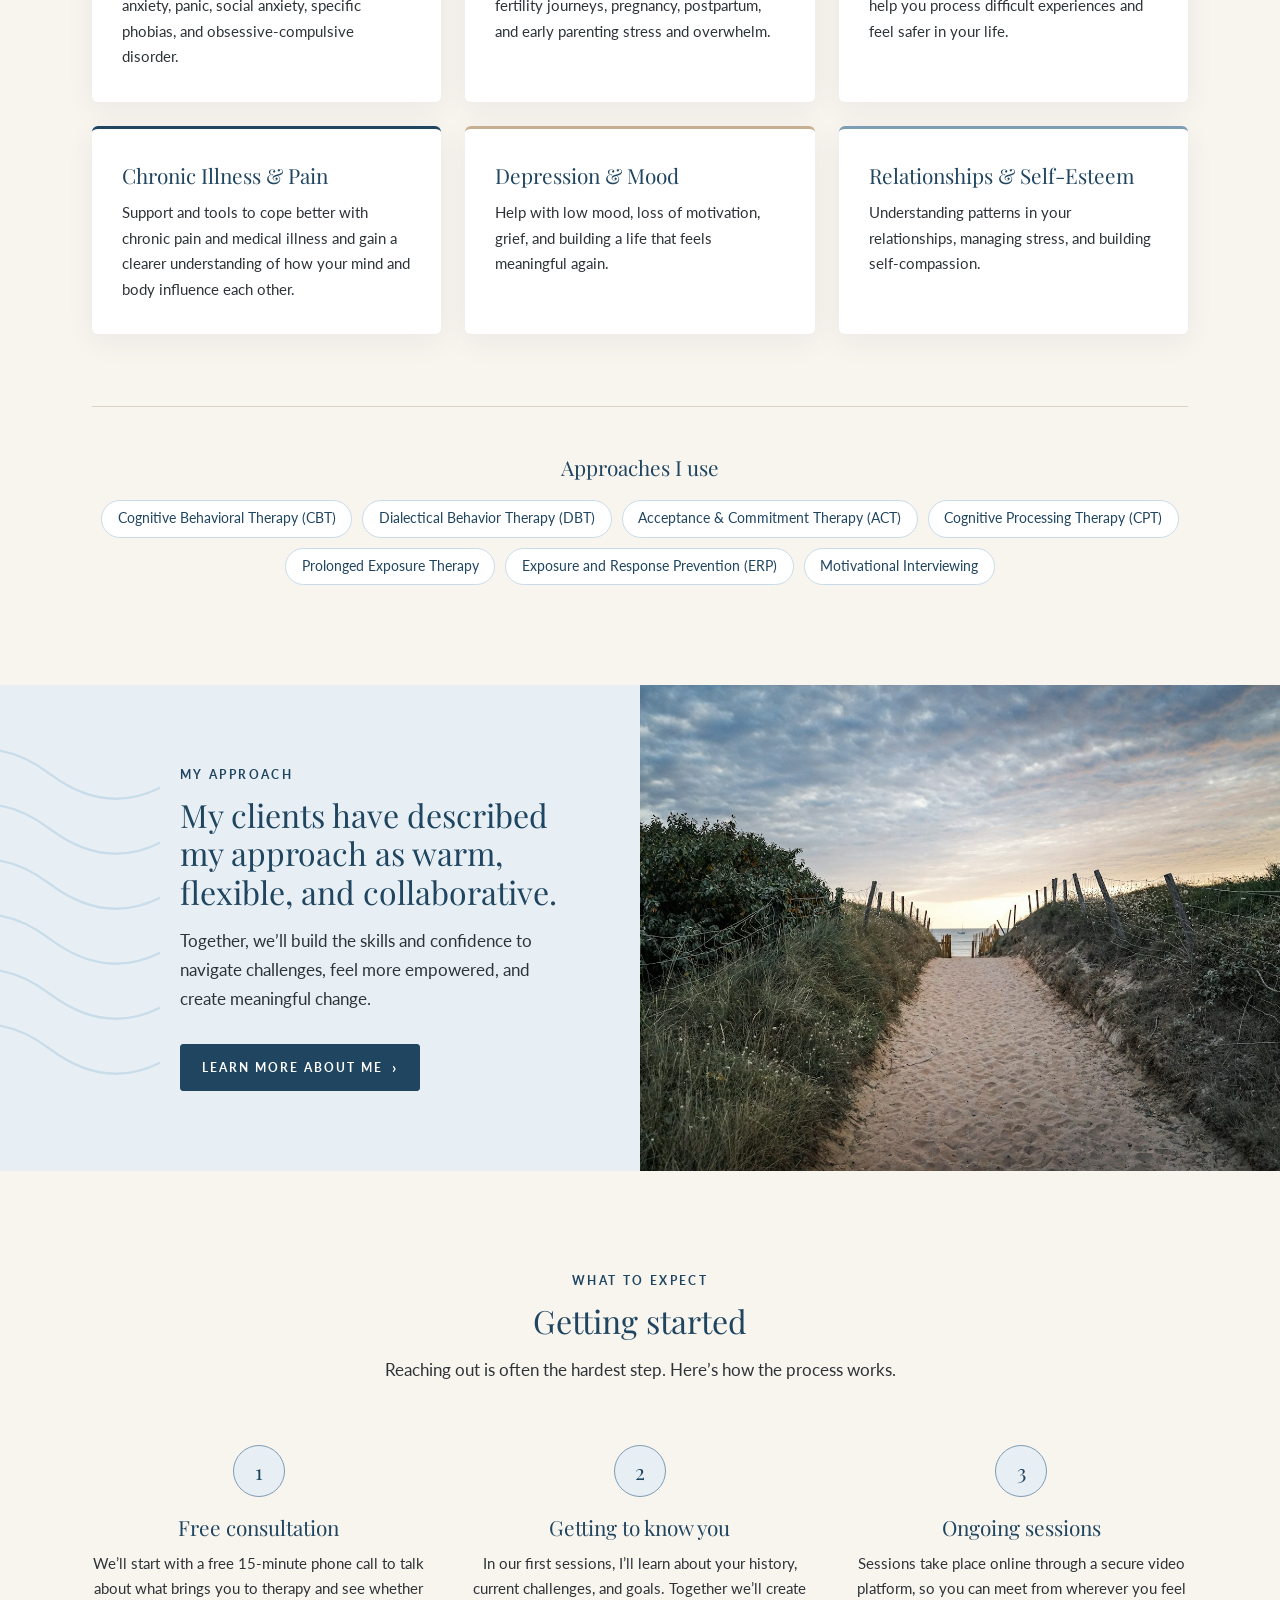
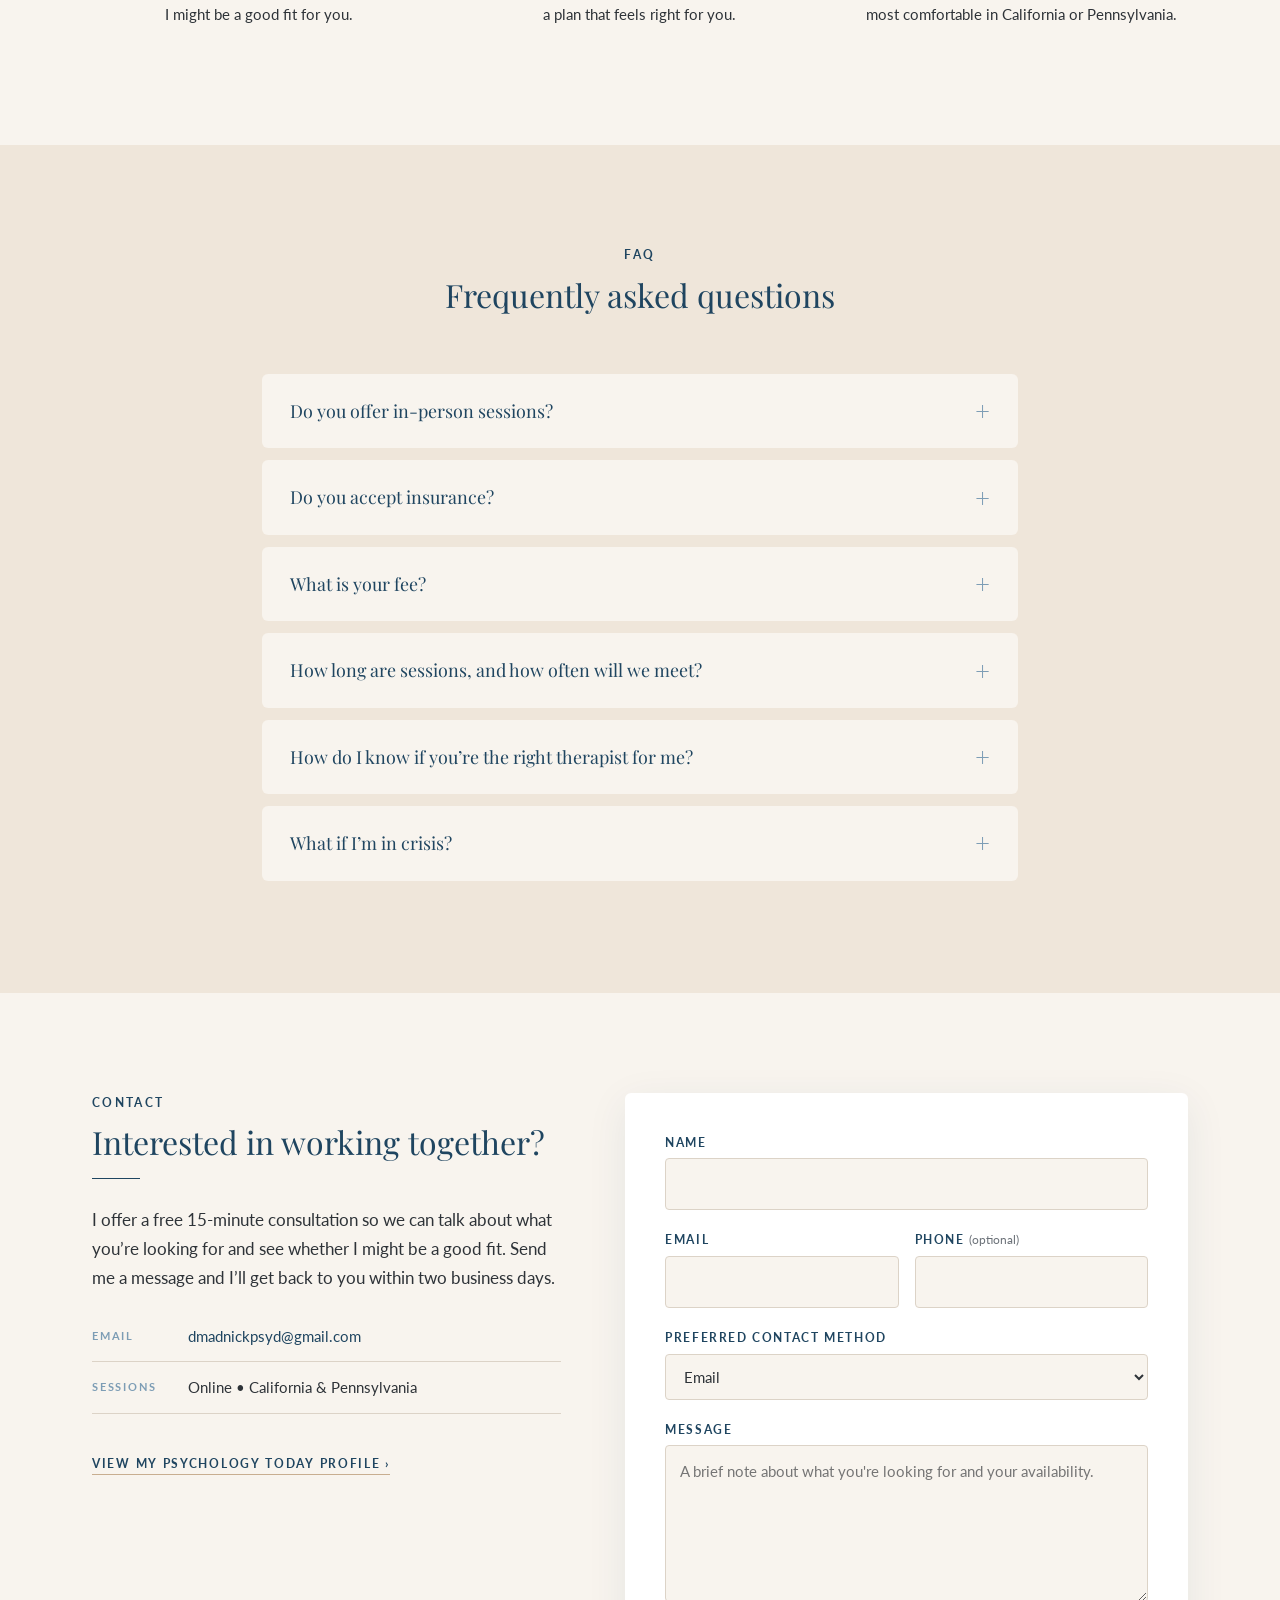
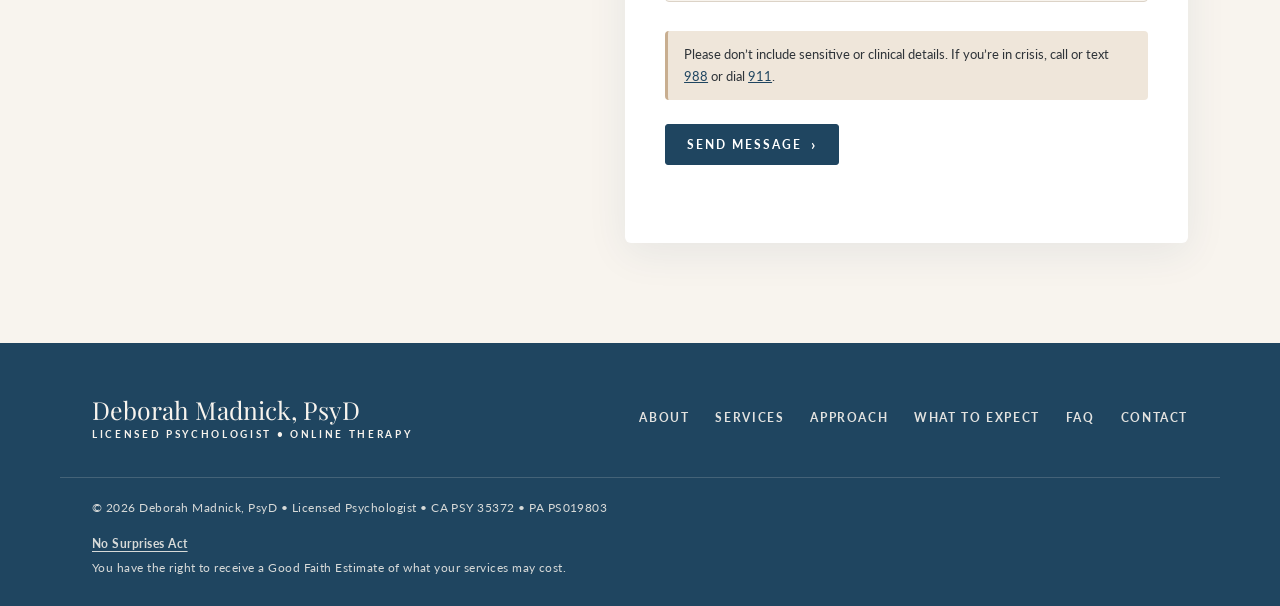
==== commit 4c985c77: "Update Women's Mental Health service description Co-Authored-By: Claude Opus 5.5 <noreply@anthropic." ====
--- a/index.html
+++ b/index.html
@@ -106,7 +106,7 @@
           </article>
           <article class="card">
             <h3>Women&rsquo;s Mental Health</h3>
-            <p>Support through fertility journeys, pregnancy and postpartum.</p>
+            <p>Support in a new season of life, through fertility journeys, pregnancy, postpartum, and early parenting stress and overwhelm.</p>
           </article>
           <article class="card">
             <h3>Trauma &amp; PTSD</h3>
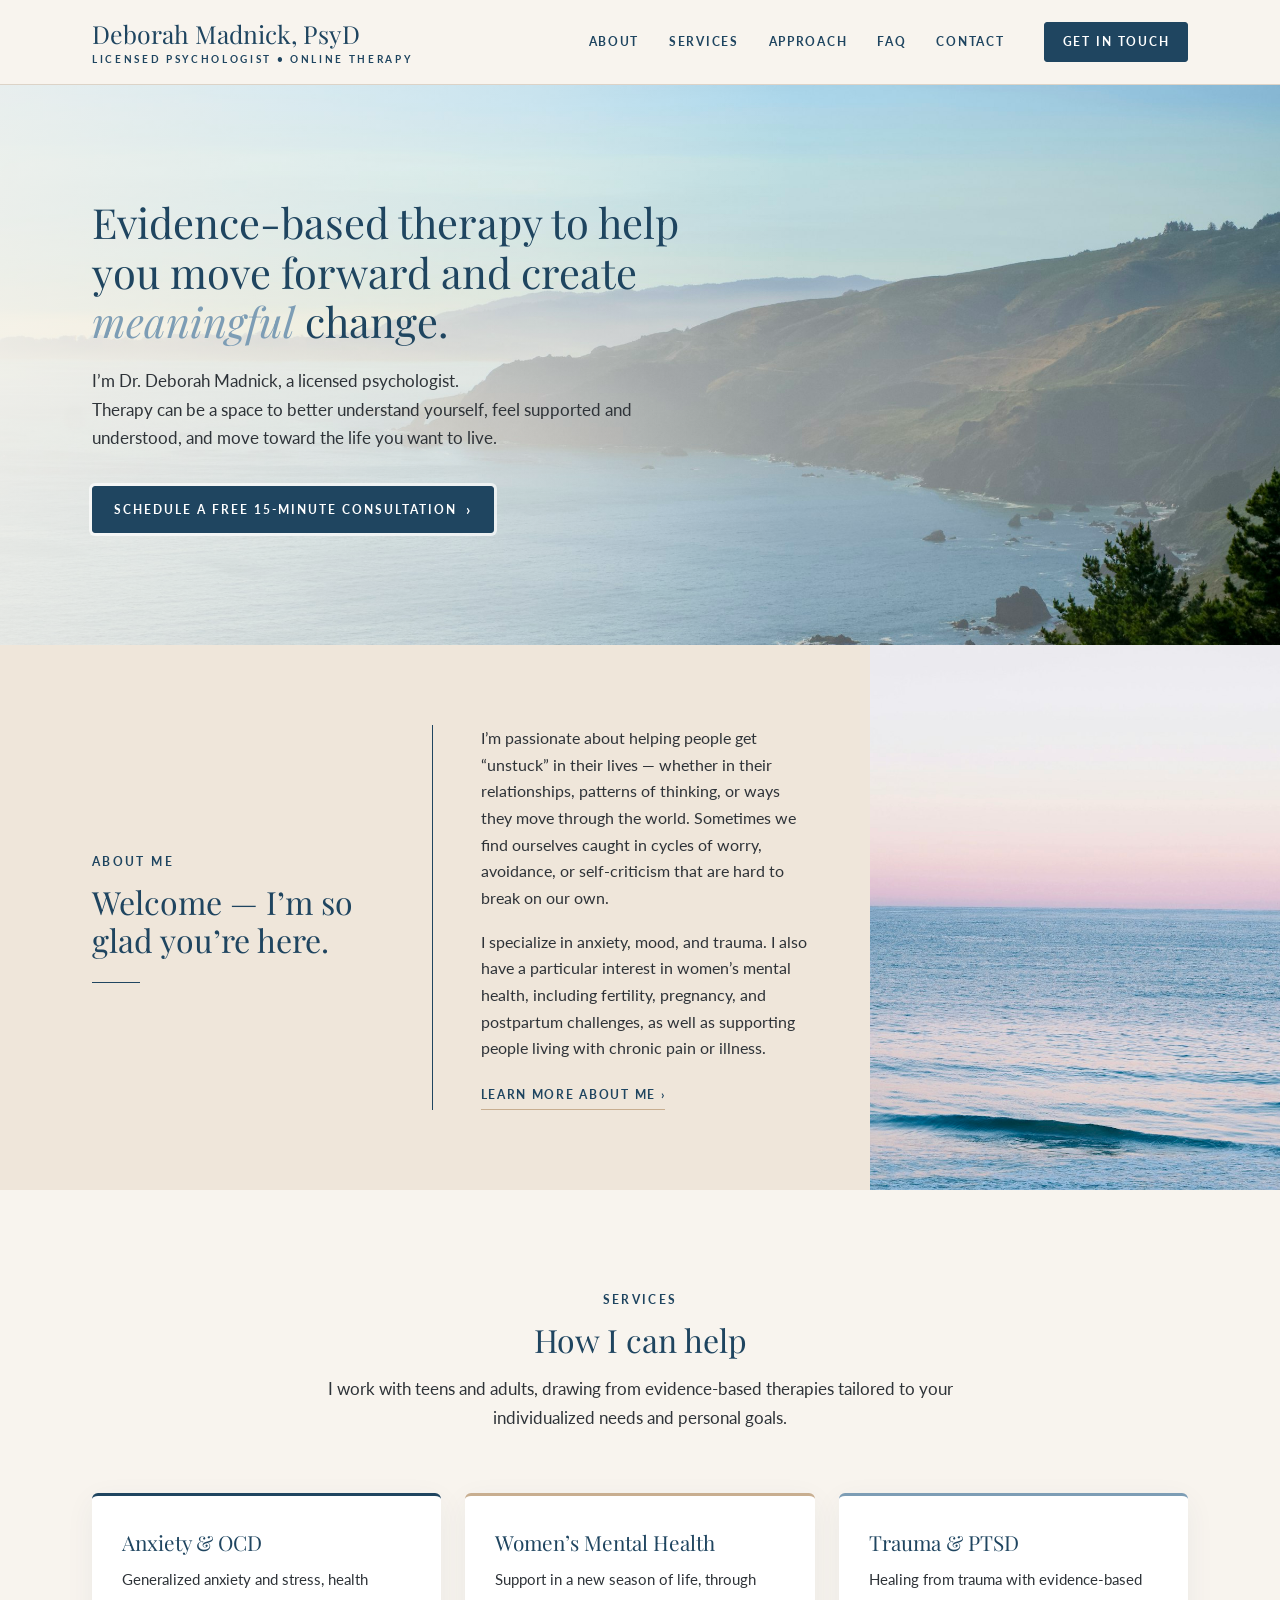
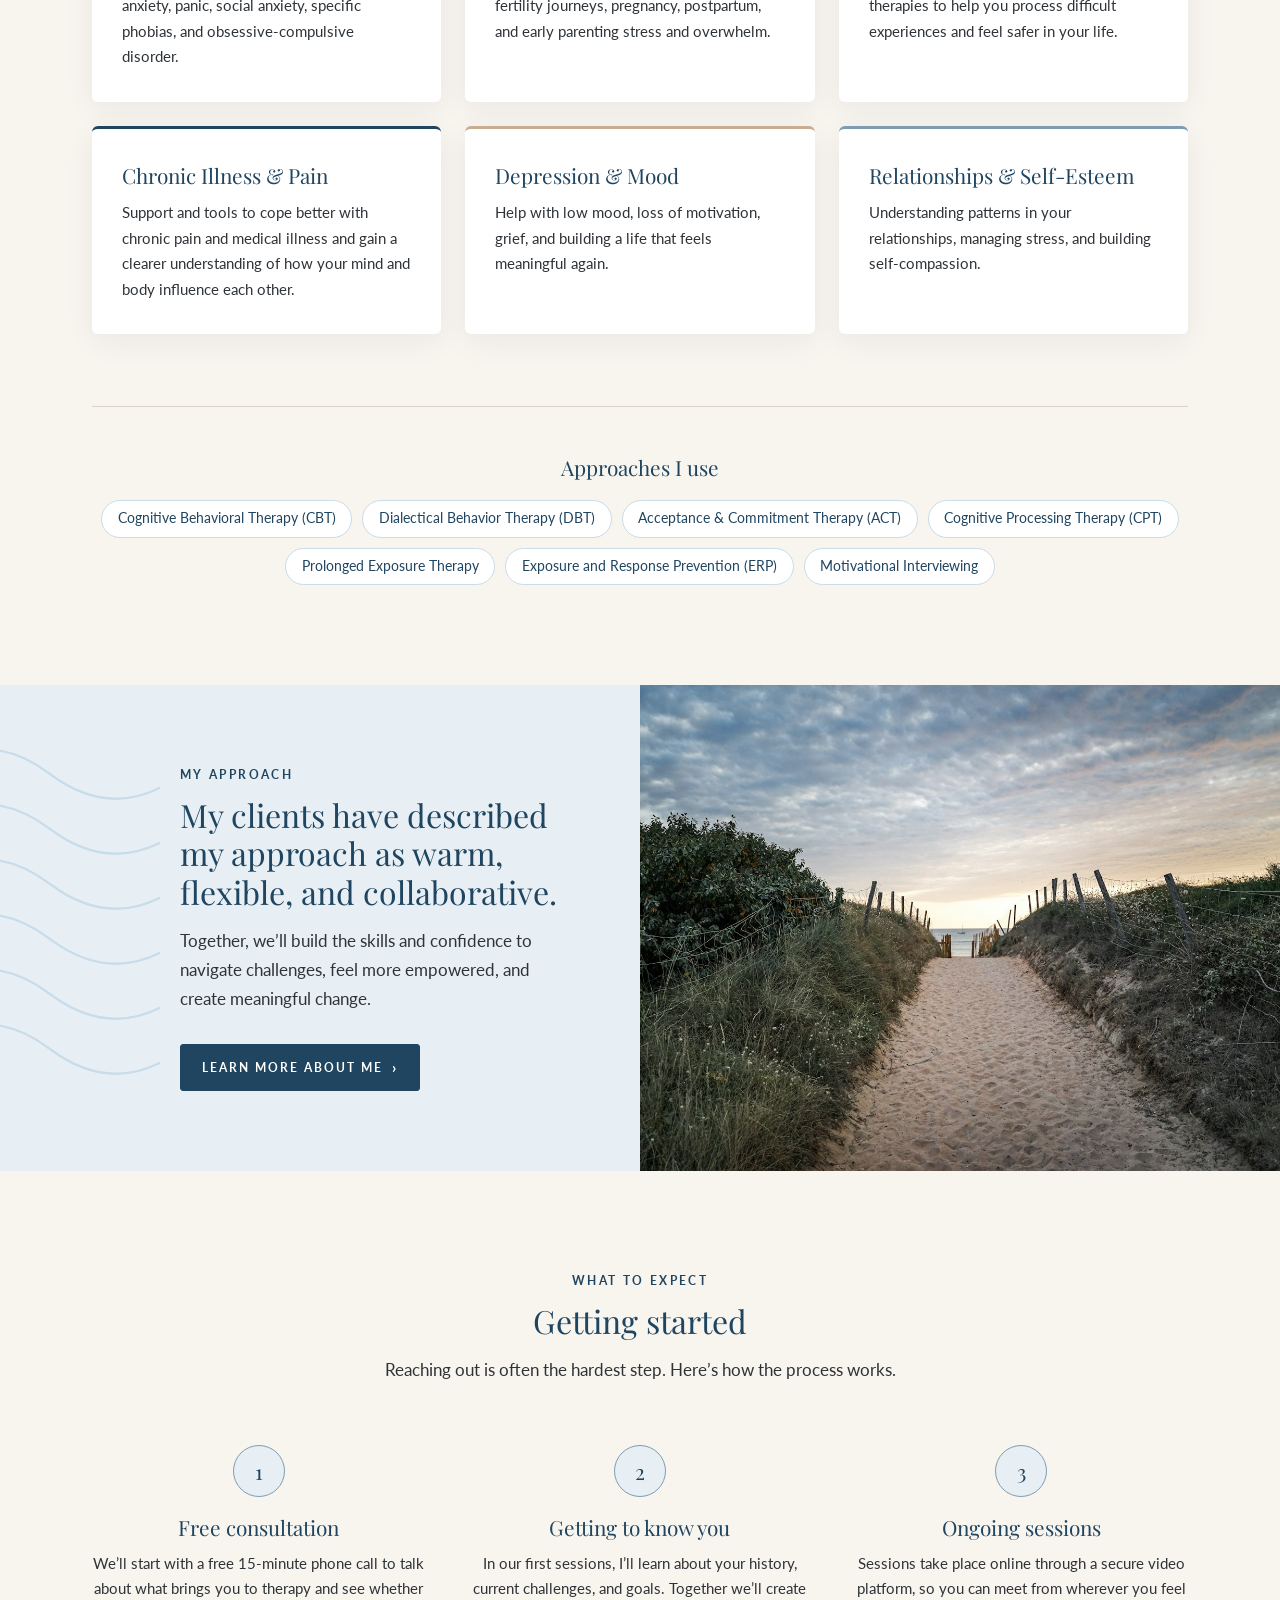
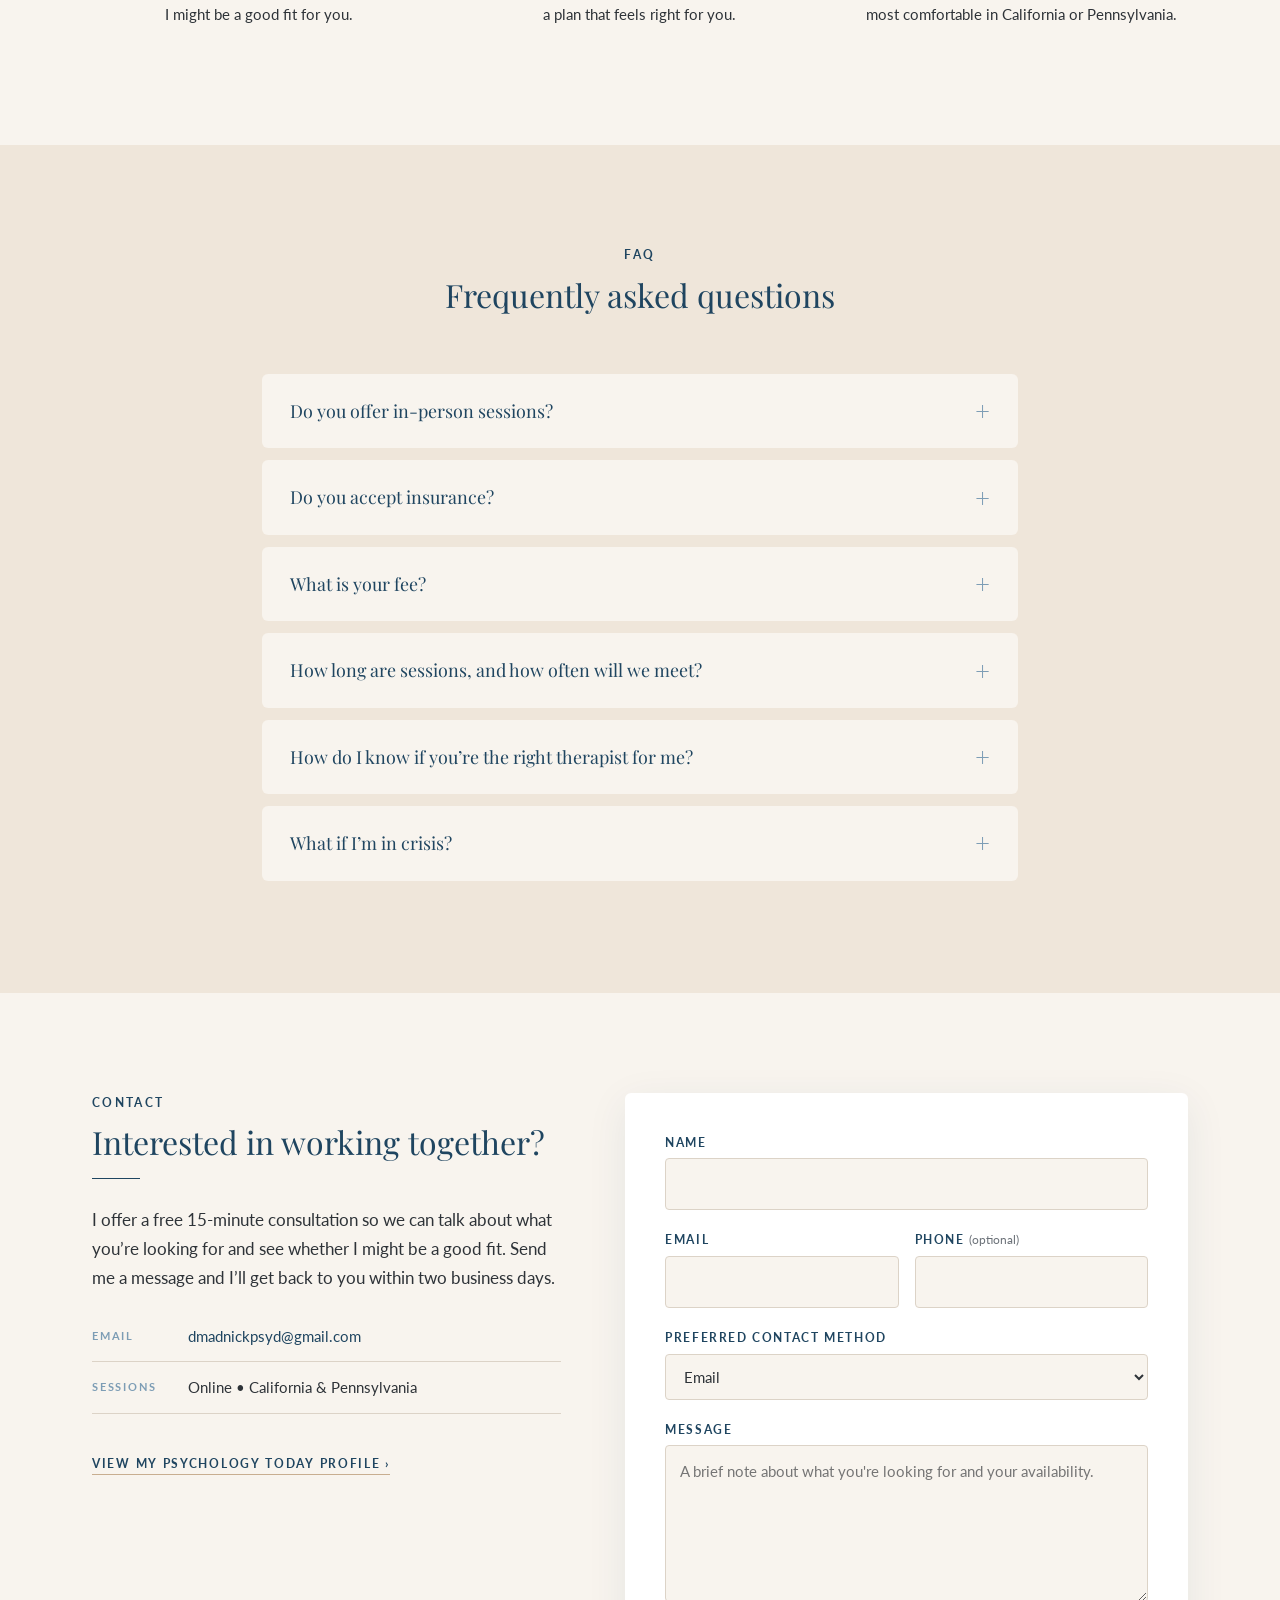
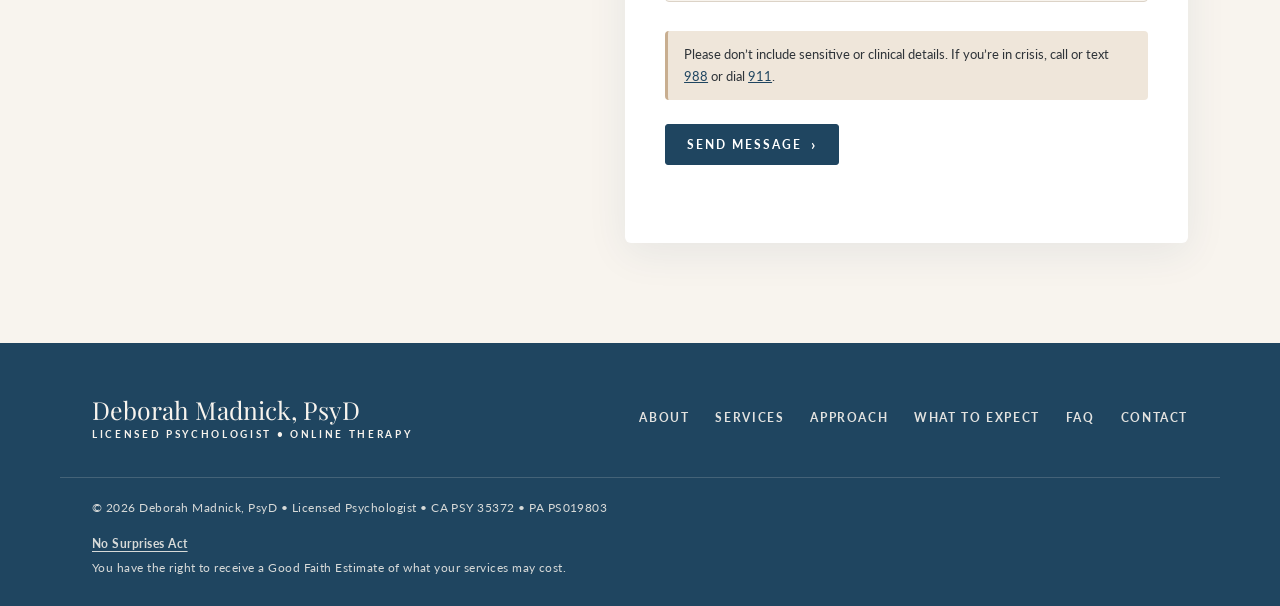
==== commit e23a97c4: "Update Trauma & PTSD service description Co-Authored-By: Claude Opus 5.5 <noreply@anthropic.com>" ====
--- a/index.html
+++ b/index.html
@@ -110,7 +110,7 @@
           </article>
           <article class="card">
             <h3>Trauma &amp; PTSD</h3>
-            <p>Evidence-based treatments for trauma to help you process difficult experiences and feel safer in your life.</p>
+            <p>Healing from trauma with evidence-based therapies to help you process difficult experiences and feel safer in your life.</p>
           </article>
           <article class="card">
             <h3>Chronic Illness &amp; Pain</h3>
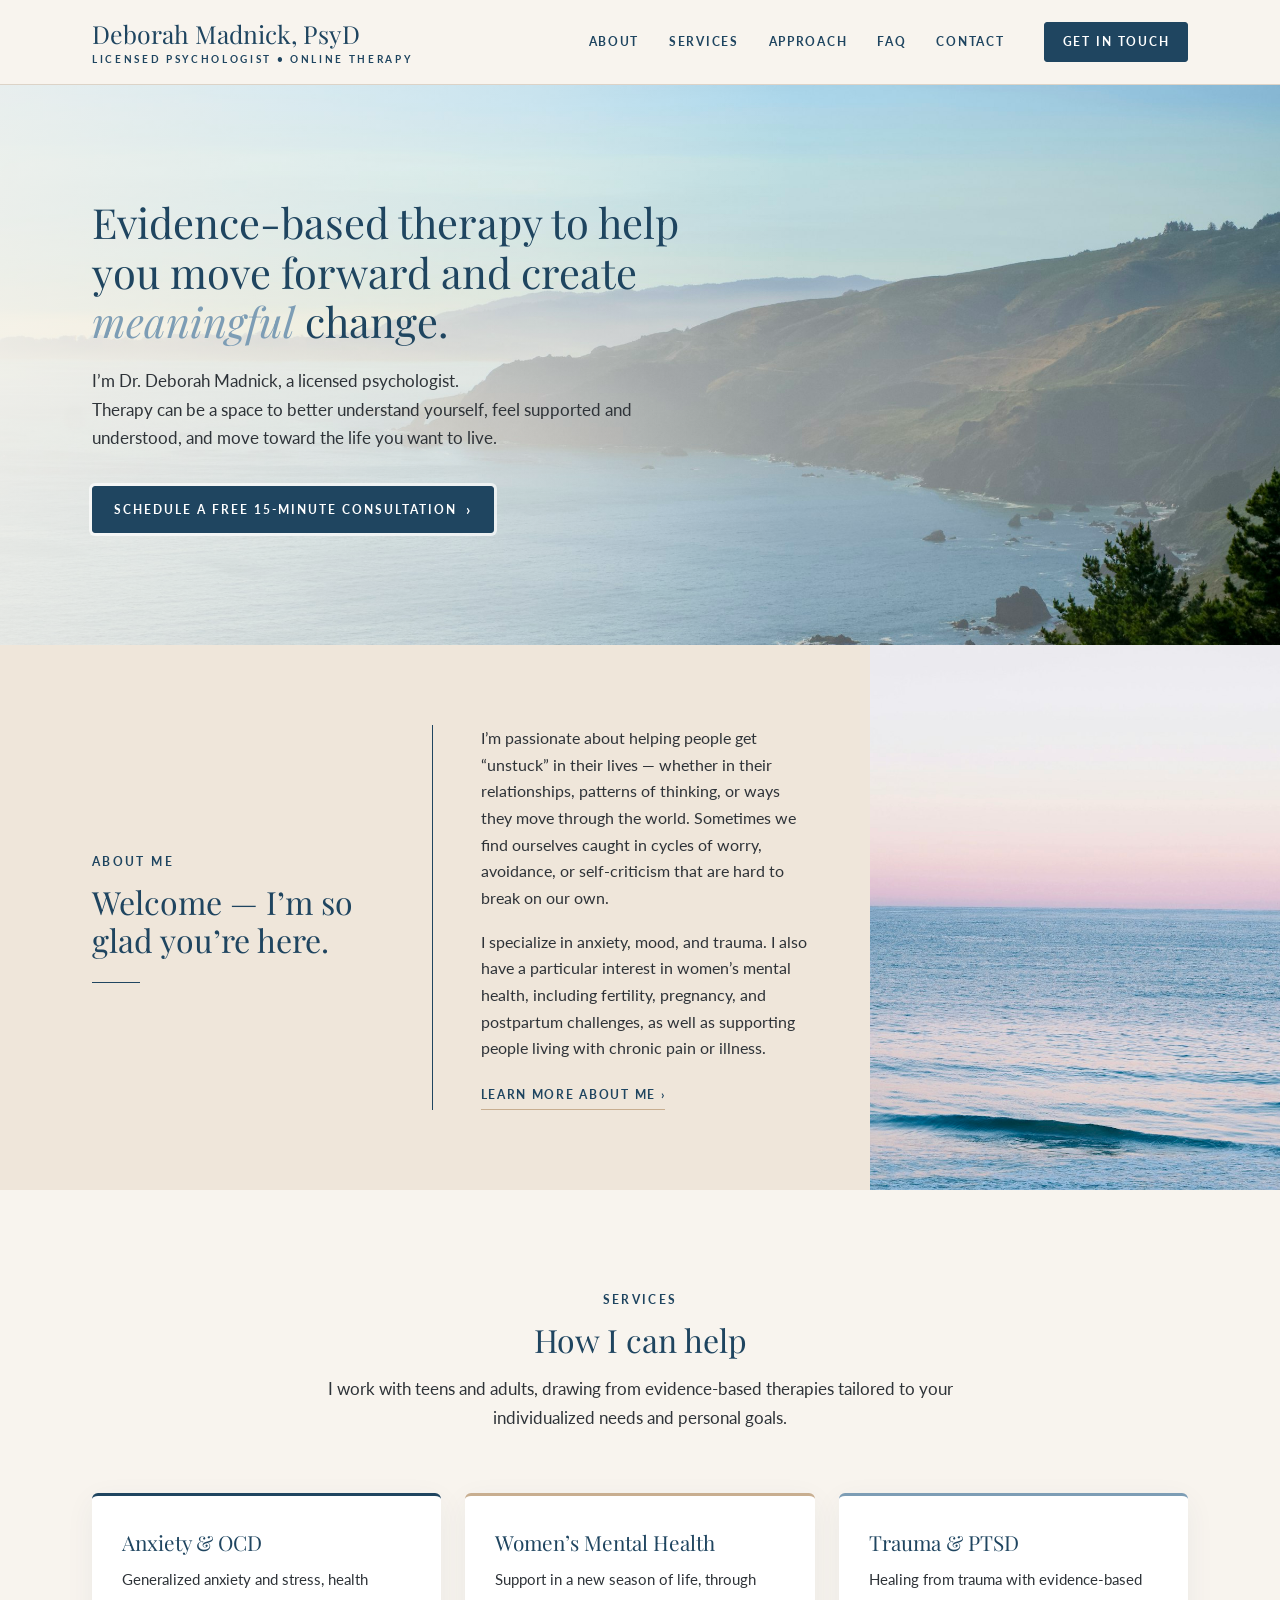
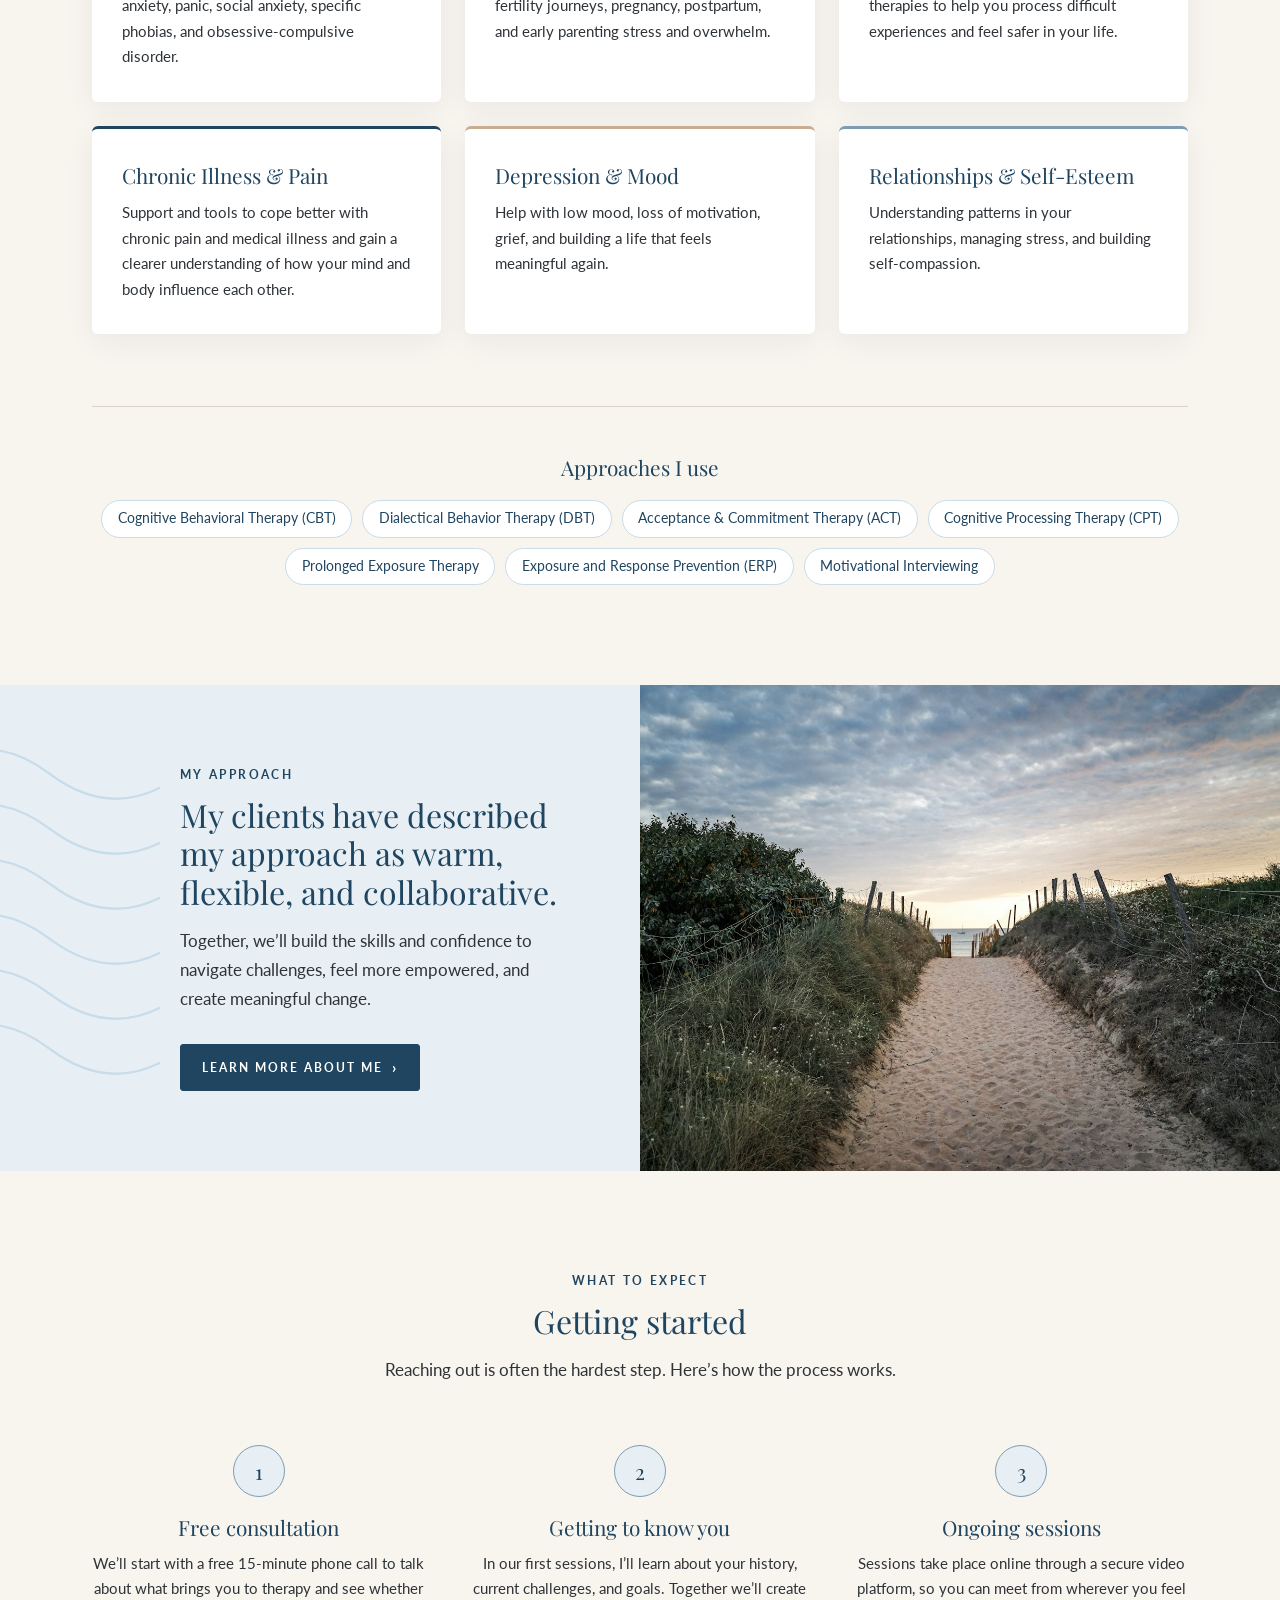
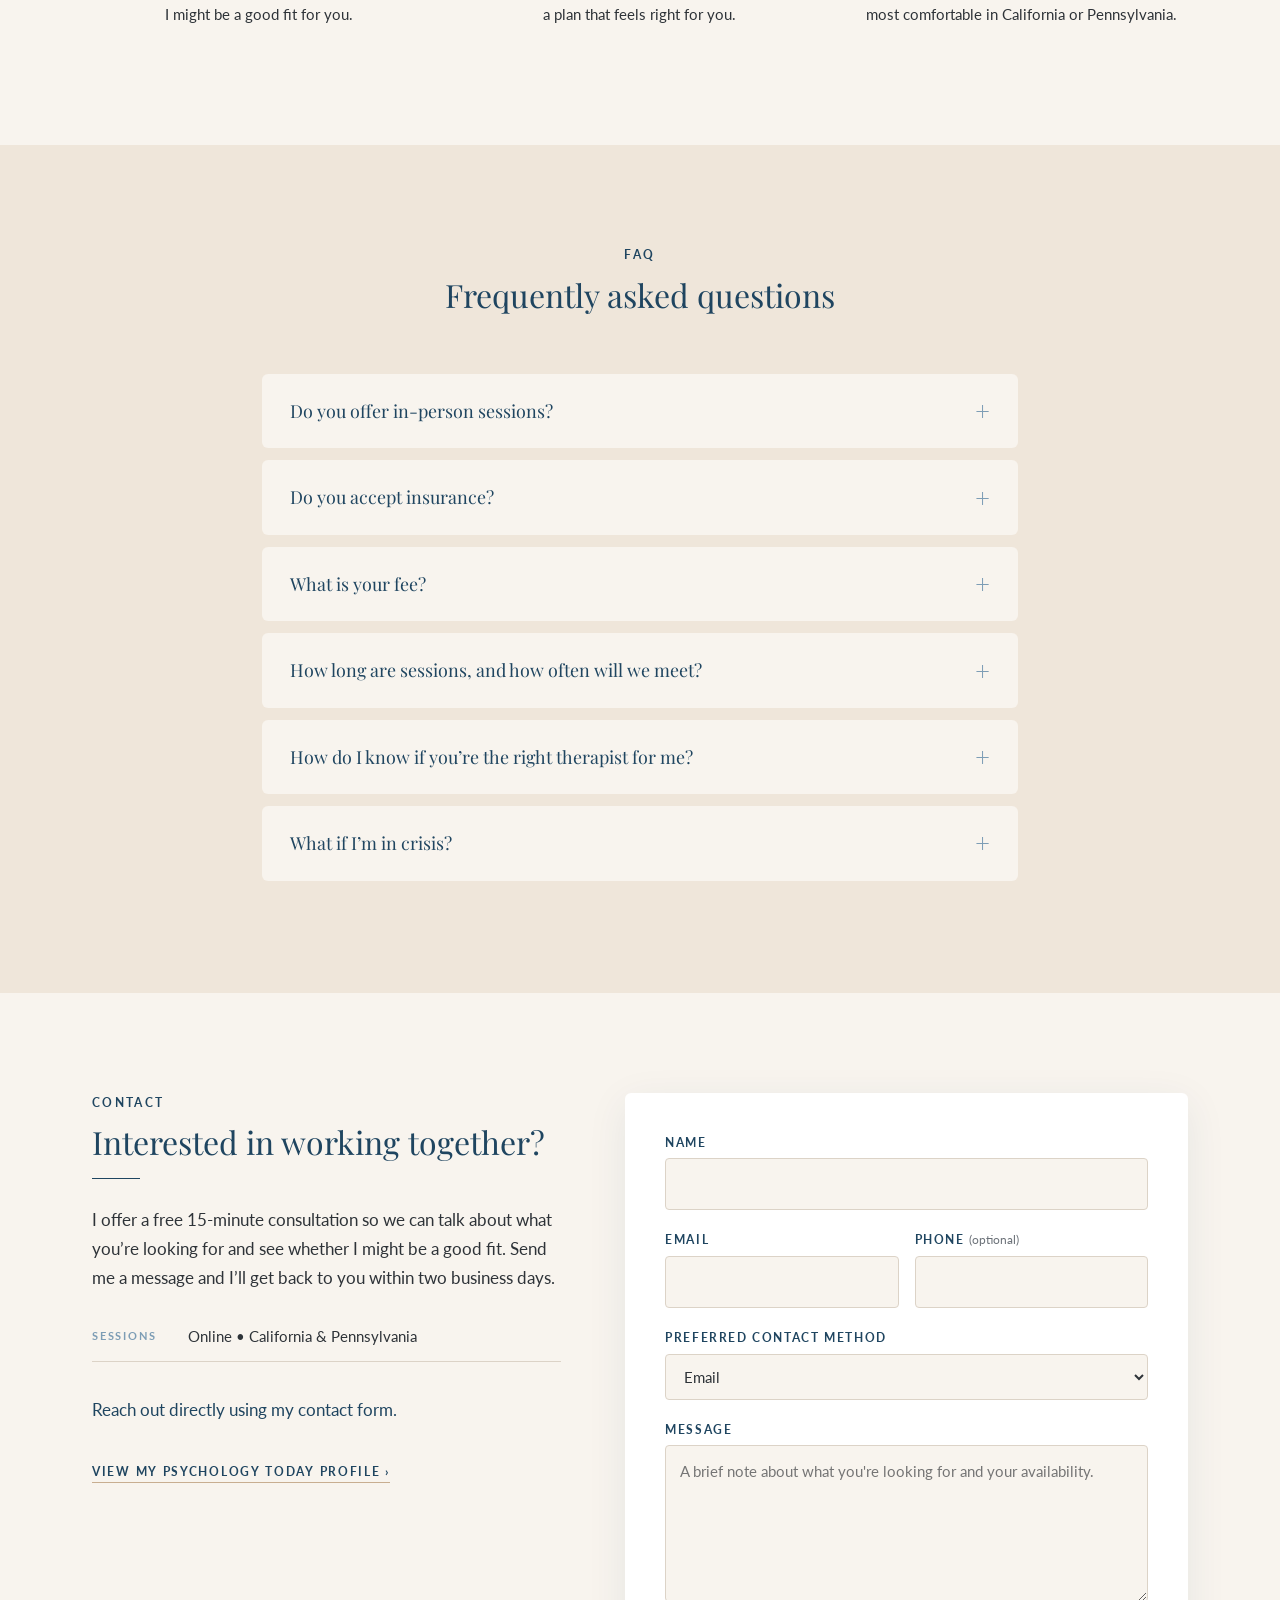
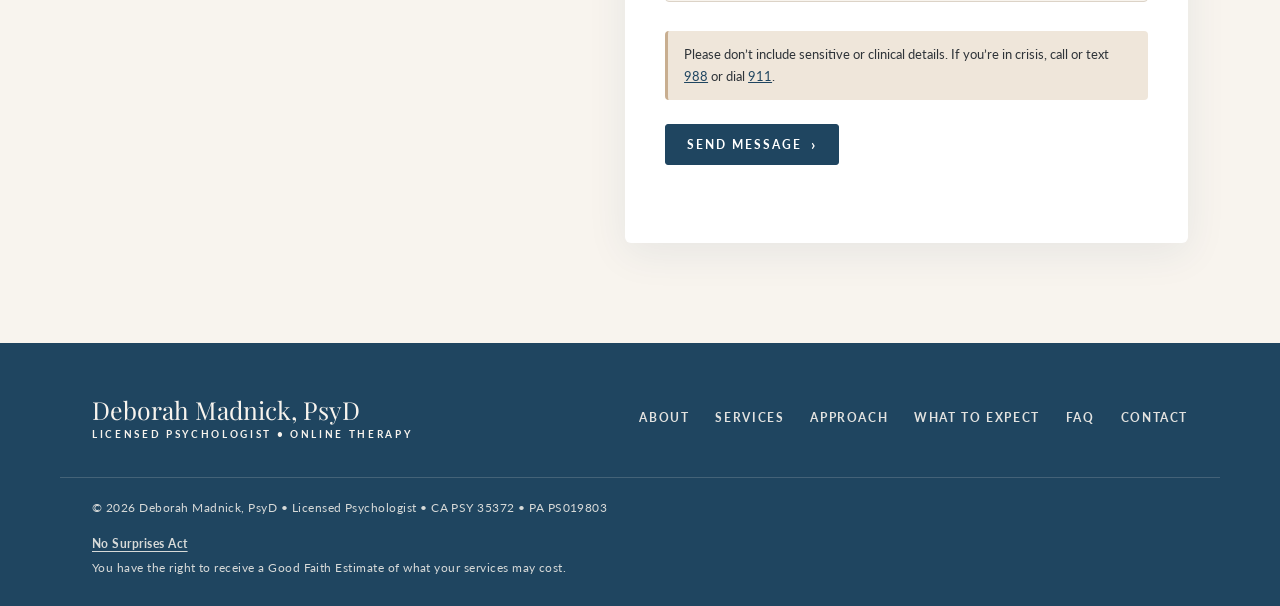
==== commit 38777ca6: "Remove public Gmail address and point visitors to the contact form Drop the Gmail address from the c" ====
--- a/index.html
+++ b/index.html
@@ -6,10 +6,41 @@
   <title>Deborah Madnick, PsyD | Psychologist | Online Therapy in California &amp; Pennsylvania</title>
   <meta name="description" content="Dr. Deborah Madnick is a licensed psychologist offering online therapy for anxiety, OCD, trauma, perinatal and fertility concerns, and chronic illness. Free 15-minute consultation.">
   <link rel="canonical" href="https://deborahmadnicktherapy.com/">
-  <meta property="og:title" content="Deborah Madnick, PsyD | Psychologist">
-  <meta property="og:description" content="Online therapy for anxiety, OCD, trauma, perinatal concerns, and chronic illness. Free 15-minute consultation.">
+  <meta property="og:site_name" content="Deborah Madnick, PsyD">
+  <meta property="og:title" content="Deborah Madnick, PsyD">
+  <meta property="og:description" content="Licensed Psychologist &bull; Online Therapy">
   <meta property="og:url" content="https://deborahmadnicktherapy.com/">
   <meta property="og:type" content="website">
+  <meta property="og:image" content="https://deborahmadnicktherapy.com/images/og-image.jpg">
+  <meta property="og:image:width" content="1200">
+  <meta property="og:image:height" content="630">
+  <meta property="og:image:alt" content="Misty California coastline">
+  <meta name="twitter:card" content="summary_large_image">
+  <script type="application/ld+json">
+  {
+    "@context": "https://schema.org",
+    "@type": "MedicalBusiness",
+    "name": "Deborah Madnick, PsyD",
+    "description": "Licensed psychologist offering online, evidence-based therapy for teens and adults in California and Pennsylvania, including anxiety, OCD, trauma, women's mental health, and chronic illness.",
+    "url": "https://deborahmadnicktherapy.com/",
+    "image": "https://deborahmadnicktherapy.com/images/headshot.jpg",
+    "areaServed": [
+      { "@type": "State", "name": "California" },
+      { "@type": "State", "name": "Pennsylvania" }
+    ],
+    "founder": {
+      "@type": "Person",
+      "name": "Deborah Madnick",
+      "honorificSuffix": "PsyD",
+      "jobTitle": "Licensed Psychologist",
+      "url": "https://deborahmadnicktherapy.com/about",
+      "image": "https://deborahmadnicktherapy.com/images/headshot.jpg"
+    },
+    "sameAs": [
+      "https://www.psychologytoday.com/us/therapists/deborah-madnick-lafayette-ca/1486808"
+    ]
+  }
+  </script>
   <link rel="icon" href="images/favicon.svg" type="image/svg+xml">
   <link rel="apple-touch-icon" href="images/apple-touch-icon.png">
 
@@ -274,23 +305,19 @@
             two business days.
           </p>
           <ul class="contact-list">
-            <li><span>Email</span><a href="mailto:dmadnickpsyd@gmail.com">dmadnickpsyd@gmail.com</a></li>
             <!-- PHONE: to show a phone number, delete these comment markers and fill in your number
             <li><span>Phone</span><a href="tel:+1XXXXXXXXXX">(XXX) XXX-XXXX</a></li>
             -->
             <li><span>Sessions</span>Online &bull; California &amp; Pennsylvania</li>
           </ul>
+          <p class="contact-direct">Reach out directly using my contact form.</p>
           <a class="text-link" href="https://www.psychologytoday.com/us/therapists/deborah-madnick-lafayette-ca/1486808" target="_blank" rel="noopener">
             View my Psychology Today profile <span aria-hidden="true">&rsaquo;</span>
           </a>
         </div>
 
-        <form class="contact-form" id="contact-form" action="https://api.web3forms.com/submit" method="POST">
-          <!-- Web3Forms access key: get a free key at https://web3forms.com using dmadnickpsyd@gmail.com -->
-          <input type="hidden" name="access_key" value="YOUR_WEB3FORMS_ACCESS_KEY">
-          <input type="hidden" name="subject" value="New inquiry from deborahmadnicktherapy.com">
-          <input type="hidden" name="from_name" value="Therapy Website">
-          <input type="hidden" name="redirect" value="https://deborahmadnicktherapy.com/thank-you.html">
+        <!-- Submissions are emailed by worker/index.js (Cloudflare Email Routing) -->
+        <form class="contact-form" id="contact-form" action="/api/contact" method="POST">
           <input type="checkbox" name="botcheck" class="hp" tabindex="-1" autocomplete="off" aria-hidden="true">
 
           <div class="field">
--- a/styles.css
+++ b/styles.css
@@ -110,6 +110,7 @@
 .btn:focus-visible { outline: 3px solid var(--dusty-blue); outline-offset: 3px; }
 .btn-small { padding: .8em 1.5em; font-size: .72rem; }
 .btn-outline-light { box-shadow: 0 0 0 3px rgba(255, 255, 255, .65); }
+.contact-direct { margin: 0 0 1.8em; color: var(--deep-blue); }
 
 .text-link {
   font-size: .76rem;
